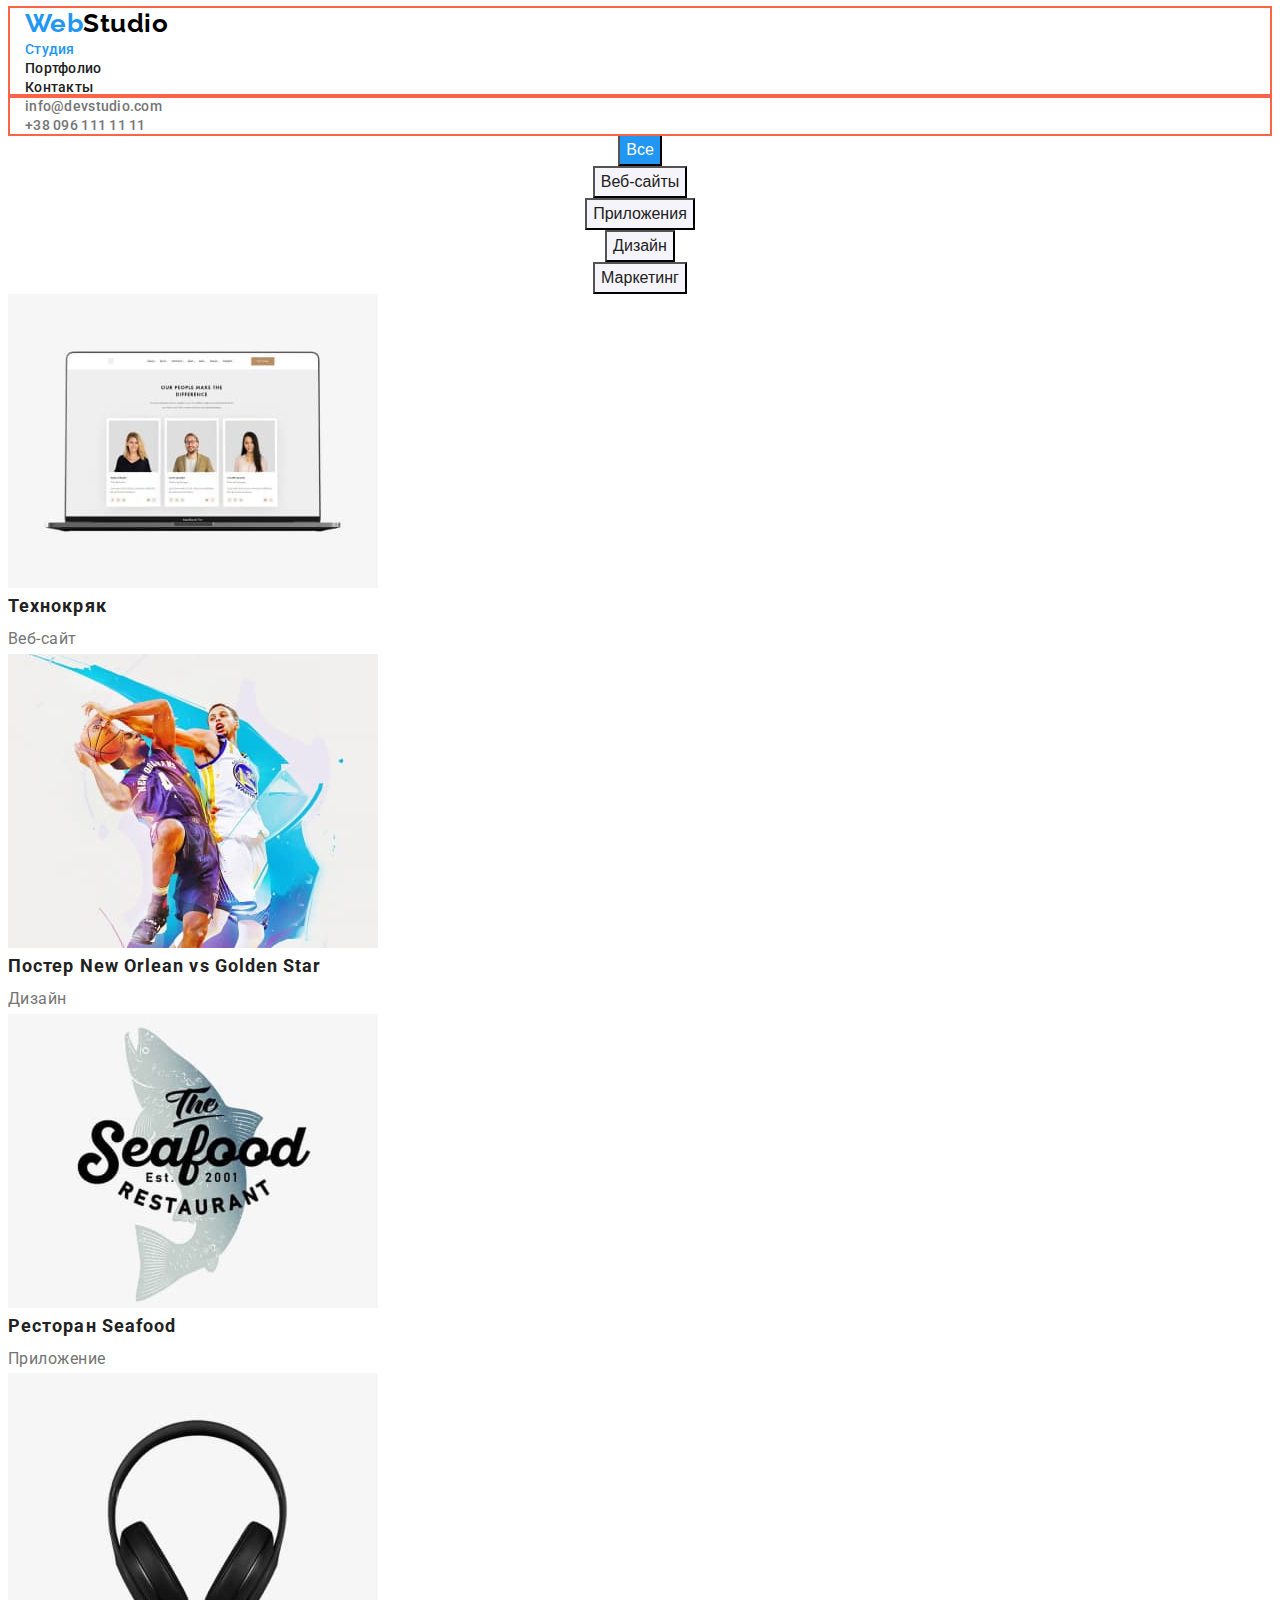
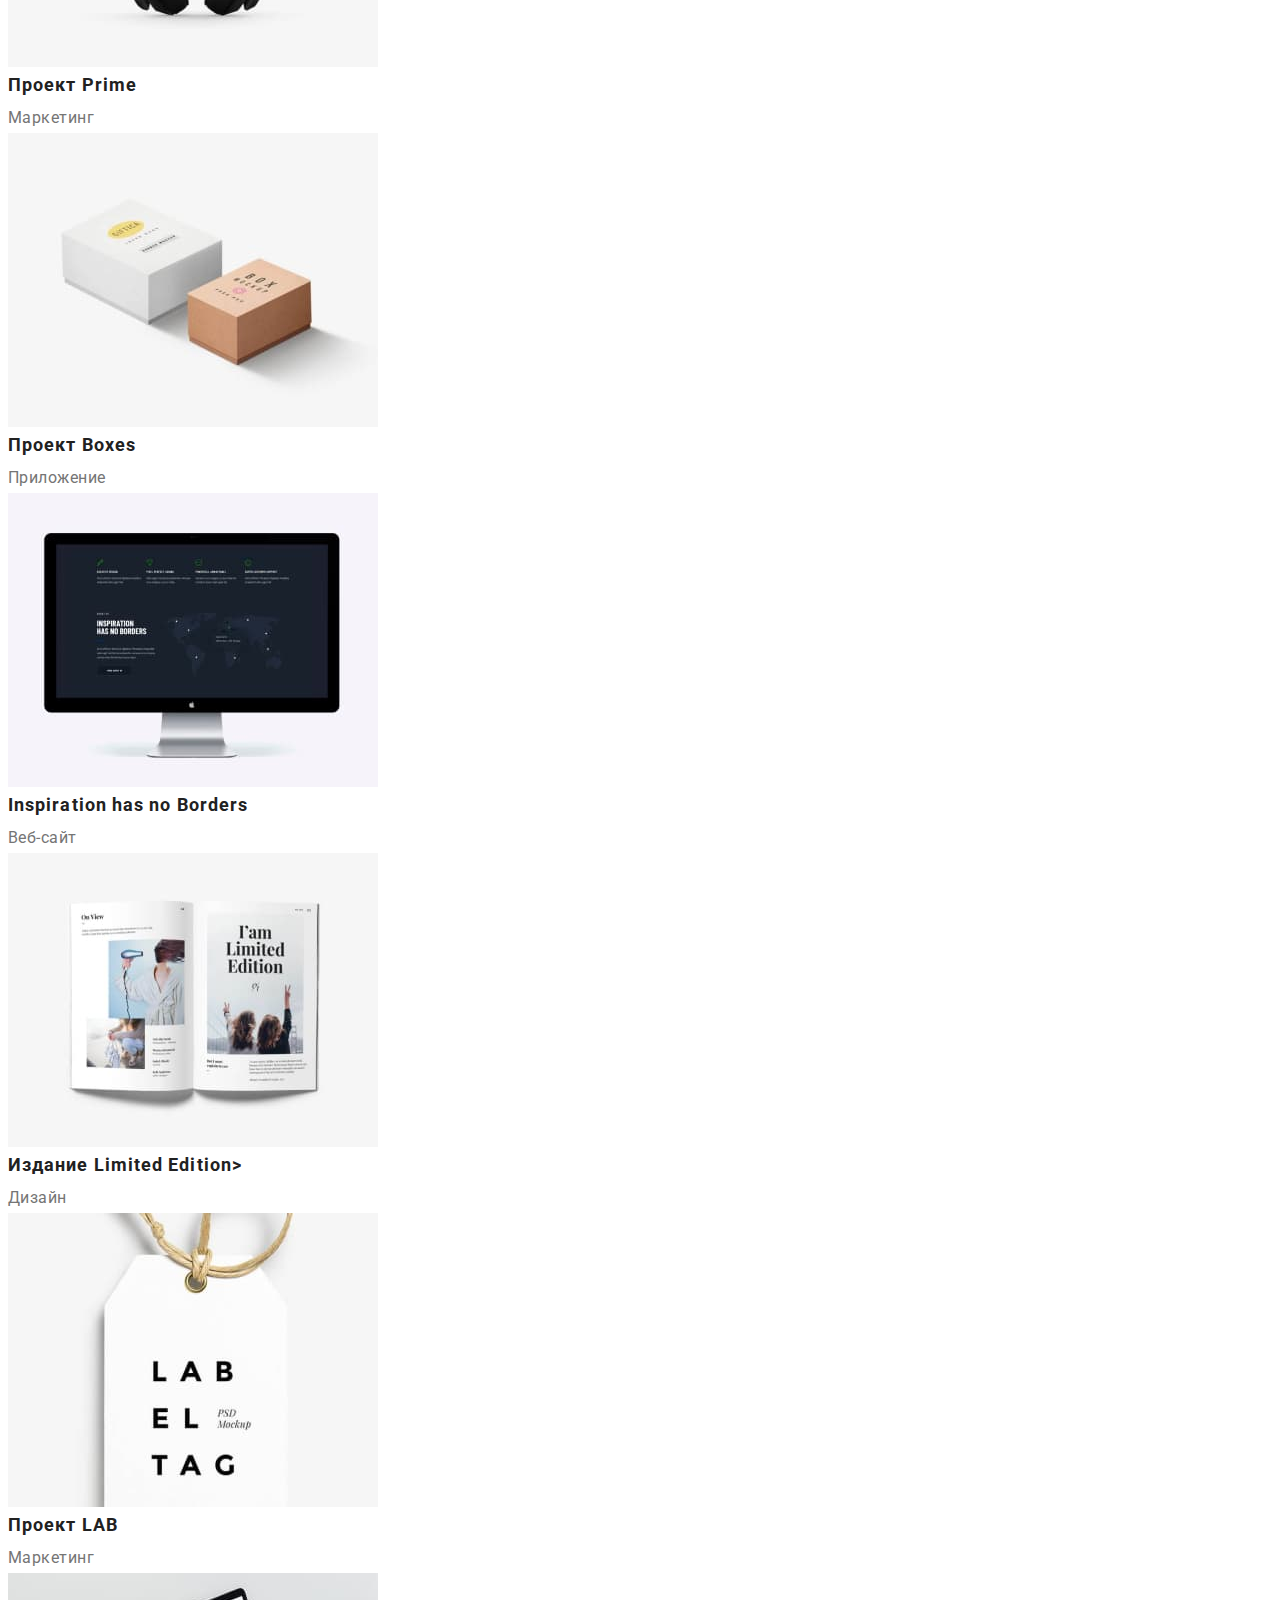
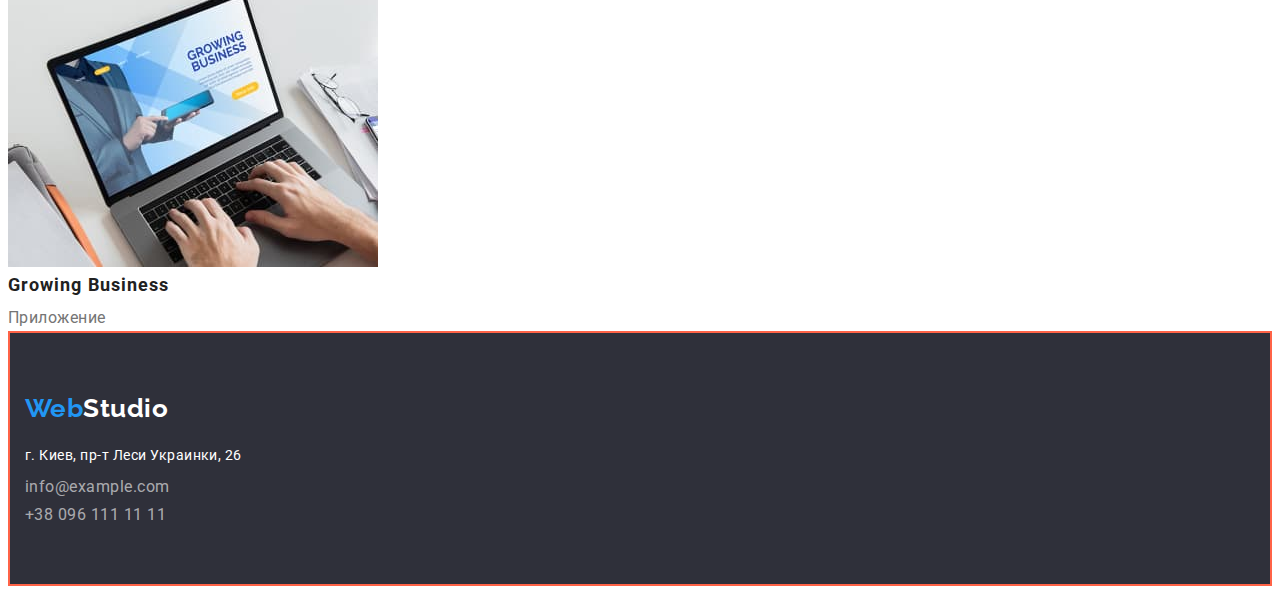
==== portfolio.html @ 28c9ccc0 "add flex" ====
<!DOCTYPE html>
<html lang="en">
<head>
    <meta charset="UTF-8">
    <meta http-equiv="X-UA-Compatible" content="IE=edge">
    <meta name="viewport" content="width=device-width, initial-scale=1.0">
    <title>Portfolio</title>
    <link rel="stylesheet" href="https://cdnjs.cloudflare.com/ajax/libs/modern-normalize/1.0.0/modern-normalize.min.css"
        integrity="sha512-ISS7cAi1PEhQ8jnbJpJZMd29NlhNj4AWYyLOSp2CE/CsHxTCu+r+t0D2yoJudVrd0/8fTVPUVDzY5Tvli75u/g=="
        crossorigin="anonymous" />
    <link href="https://fonts.googleapis.com/css2?family=Oleo+Script&family=Raleway:wght@700&family=Roboto:wght@400;500;700;900&display=swap"
        rel="stylesheet" />
    <link rel="preconnect" href="https://fonts.gstatic.com">
    <link rel="stylesheet" href="./css/styles.css" />
</head>
<body>
    <!-- Шапка сайта -->
    <header class="page-header">
        <nav class="container">
            <a href="" class="logo" lang="en"><span class="logo-web">Web</span>Studio</a>
            <ul class="site-nav list">
                <li class="nav-item"><a href="" class="link current">Студия</a></li>
                <li class="nav-item"><a href="./portfolio.html" class="link">Портфолио</a></li>
                <li class="nav-item"><a href="" class="link">Контакты</a></li>
            </ul>
        </nav>
        <div class="container">
            <ul class="contact list">
                <li class="contact-item"><a href="email:info@devstudio.com"
                        class="link auth-nav-email list">info@devstudio.com</a></li>
                <li class="contact-item"><a href="tel:+380961111111" class="link auth-nav-tel list">+38 096 111 11 11</a>
                </li>
            </ul>
        </div>
    </header>

<main>
<section  class="section">
    <!--filters-->
<ul class="filters list">
    <li class="filters-item"><button type="button" class="button-filter current">Все</button></li>
    <li class="filters-item"><button type="button" class="button-filter">Веб-сайты</button></li>
    <li class="filters-item"><button type="button" class="button-filter">Приложения</button></li>
    <li class="filters-item"><button type="button" class="button-filter">Дизайн</button></li>
    <li class="filters-item"><button type="button" class="button-filter">Маркетинг</button></li>
</ul>
<!--<ul class="filters list">
    <li><a href="" class="link">Все</a></li>
    <li><a href="" class="link">Веб-сайты</a></li>
    <li><a href="" class="link">Приложения</a></li>
    <li><a href="" class="link">Дизайн</a></li>
    <li><a href="" class="link">Маркетинг</a></li>
</ul>-->
<!--картинки портфолио-->
<ul class="portfolio list">
    <li class="portfolio-item">
        <a href="#" class="link">
        <img src="./images/portfolio/laptop.jpg" alt="открытый ноутбук"  class="portfolio-img">
        <h2 class="title-portfolio">Технокряк</h2>
        <p class="desc-portfolio">Веб-сайт</p>
        <p></p>
       </a>
    </li>
    <li class="portfolio-item">
        <a href="#" class="link" target="_blank" rel="noreferrer noopener"> 
        <img src="./images/portfolio/basket.jpg" alt="игра в  баскетбол" class="portfolio-img" >
        <h2 class="title-portfolio">Постер New Orlean vs Golden Star</h2>
        <p class="desc-portfolio">Дизайн</p>
        <p></p>
        </a>
    </li>
    <li class="portfolio-item">
        <a href="#" class="link"  target="_blank" rel="noreferrer noopener">
        <img src="./images/portfolio/seafood.jpg" alt="лого ресторана" class="portfolio-img" >
        <h2 class="title-portfolio">Ресторан Seafood</h2>
        <p class="desc-portfolio">Приложение</p>
        <p></p>
       </a>
    </li>
    <li class="portfolio-item">
        <a href="#" class="link" target="_blank" rel="noreferrer noopener">
        <img src="./images/portfolio/headphones.jpg" alt="наушники" class="portfolio-img">
        <h2 class="title-portfolio">Проект Prime</h2>
        <p class="desc-portfolio">Маркетинг</p>
            <p></p>
        </a>
    </li>
    <li class="portfolio-item">
        <a href="#" class="link"  target="_blank" rel="noreferrer noopener">
        <img src="./images/portfolio/box.jpg" alt="две коробки" class="portfolio-img">
        <h2 class="title-portfolio">Проект Boxes</h2>
        <p class="desc-portfolio">Приложение</p>
        <p></p>
        </a>
    </li>
    <li class="portfolio-item">
        <a href="#" class="link"  target="_blank" rel="noreferrer noopener">
        <img src="./images/portfolio/screen.jpg" alt="большой монитор" class="portfolio-img"  >
        <h2 class="title-portfolio" lang="en">Inspiration has no Borders</h2>
        <p class="desc-portfolio">Веб-сайт</p>
        <p></p>
        </a>
    </li>
    <li class="portfolio-item">
        <a href="#" class="link"  target="_blank" rel="noreferrer noopener">
        <img src="./images/portfolio/book.jpg" alt="открытая крига" class="portfolio-img" >
        <h2 class="title-portfolio">Издание <span lang="en">Limited Edition</span>></h2>
        <p class="desc-portfolio">Дизайн</p>
        <p></p>
        </a>
    </li>
    <li class="portfolio-item">
        <a href="#" class="link"  target="_blank" rel="noreferrer noopener">
        <img src="./images/portfolio/tag.jpg" alt="изображен белый ярлык с надписью лейбел тег" class="portfolio-img" >
        <h2 class="title-portfolio">Проект <span lang="en">LAB</span></h2>
        <p class="desc-portfolio">Маркетинг</p>
        <p ></p>
       </a>
    </li>
    <li class="portfolio-item">
        <a href="#" class=link  target="_blank" rel="noreferrer noopener">
        <img src="./images/portfolio/laptop_hands.jpg" alt="руки на ноутбуке" class="portfolio-img">
        <h2 class="title-portfolio" lang="en">Growing Business</h2>
        <p class="desc-portfolio">Приложение</p>
        <p ></p>  
       </a>
    </li>
</ul>
</section>
</main>
    <!-- Футер -->
    <footer class="footer">
        <section class="footer-container">
            <div class="footer-logo">
                <a href="" class="logo" lang="en"><span class="logo-web">Web</span>Studio</a>
            </div>
            <address class="footer-adress">
                <div class="adress">
                    <p> г. Киев, пр-т Леси Украинки, 26 <br></p>
                </div>
                <div class="link-mail"><a href="email:info@example.com" class="link list">info@example.com</a> <br></div>
                <div class="link-tel"> <a href="tel:+380961111111" class="link  list">+38 096 111 11 11</a></div>
            </address>
        </section>
    </footer>
</body>
</html>
---- css/styles.css ----
/*цвет основного текста #757575*/
/*цвет заголовков кромеH1 #212121 */

/*белый H1 #FFFFFF*/
/*акценты logo #2196F3 * /
/*адреса rgba(255, 255, 255, 0.6)*/
/*акцент #2F303A*/
/*background: #E5E5E5;*/
/*вторичный background: #2F303A;*/

:root {
  --primary-text-color: #757575;
  --title-text-color: #212121;
  --accent-color: #2196f3;
  --background-origin: #2f303a;
  --main-font: "Roboto", sans-serif;
  --flex-gap: 30px;
}

body {
  color: var(--primary-text-color);
  font-family: var(--main-font);
  letter-spacing: 0.03em;
}
h1,
h2,
h3,
h4,
h5,
h6,
p {
  margin: 0;
}

img {
  display: block;
  max-width: 100%;
  height: auto;
  padding:0;
}

.container{
  margin-left: auto;
  margin-right: auto;
  width: 1230px;
  padding-left: 15px;
  padding-right: 15px;
  outline: 2px solid tomato;
}
/*========header========*/


.logo {
  color: #000000;
  font-family: "Raleway", sans-serif;
  font-weight: bold;
  font-size: 26px;
  line-height: 1.2;
  text-decoration: none;
}
.logo > .logo-web {
  color: var(--accent-color);
}



/* .logo:hover,
.logo:focus {
  color: var(--accent-color);
} */

.list {
  list-style: none;
  text-decoration: none;
  padding: 0;
  margin: 0;
}
/*========site nav========*/

.nav-item .link {
  color: var(--title-text-color);
  letter-spacing: 0.02em;
  font-weight: 500;
  font-size: 14px;
  line-height: 1.14;
  text-decoration: none;
}

.nav-item .link.current {
  color: var(--accent-color);
}

.list a:hover,
.list a:focus {
  color: var(--accent-color);
}

.contact .auth-nav-email,
.contact .auth-nav-tel {
  font-weight: 500;
  font-size: 14px;
  line-height: 1.14;
  letter-spacing: 0.02em;
  color:var(--primary-text-color);
}

.section-title {
  color: var(--title-text-color);
}
/*Стили for index.html*/
/*========hero========*/
/* .hero {
position: absolute;
width: 1600px;
height: 600px;
left: 0px;
top: 80px;
} */
.hero{
   height: 600px;
  background: var(--background-origin);
}
.hero-title {
  font-weight: 900;
  font-size: 44px;
  line-height: 1.36;
  text-align: center;
  letter-spacing: 0.06em;
  text-transform: uppercase;
  color: #ffffff;
  background: #2f303a;
  padding-top: 200px;
  padding-bottom: 30px;
  padding-right: 437px;
  padding-left: 467px;
}
 
.button.current {
  color: #ffffff;
  background: var(--accent-color);
  font-family: inherit;
  font-weight: 700;
  font-size: 16px;
  line-height: 1.88;
  display: flex;
  align-items: center;
  letter-spacing: 0.06em;
  cursor: pointer;
min-width: 200px;
min-height: 50px;
  margin-top: 0px;
  margin-bottom: 200px;
  margin-right: auto;
  margin-left: auto;
  padding: 10px 32px;
}

.button:hover,
.button:focus {
  background: #188CE8;
}

/*========Feature list========*/

.visually-hidden {
  position: absolute;
  width: 1px;
  height: 1px;
  margin: -1px;
  border: 0;
  padding: 0;
  
  white-space: nowrap;
  clip-path: inset(100%);
  clip: rect(0 0 0 0);
  overflow: hidden;
}

.feature .title {
  color: var(--title-text-color);
  font-weight: 700;
  font-size: 14px;
  line-height: 1.14;
  text-transform: uppercase;
}

.feature .description {
  font-size: 14px;
  line-height: 1.71;
  /* or 171% */
  padding-top: 10px;
}

.feature {
  /* outline: 1px solid tomato; */
  display: flex;
  margin-left: calc(-1*var(--flex-gap));
}

.feature > .feature-item {
outline: 1px solid teal;
flex-basis: calc(100%/4 - var(--flex-gap));
margin-left: var(--flex-gap);
margin-top: 94px;
margin-bottom: 94px;
}

/*========Чем мы занимаемся========*/
.section-title {
  font-weight: 700;
  font-size: 36px;
  line-height: 1.17;
  text-align: center;
  color: var(--title-text-color);
  padding-bottom: 50px;
}
.works {
    display: flex;
    margin-left: calc(-1*var(--flex-gap));
    min-width: 370px;
    padding: 0;
}
.works-item {
  outline: 1px solid teal;
  flex-basis: calc(100%/3 - var(--flex-gap));
  margin-left: var(--flex-gap);
  padding-bottom: 94px;
}
/*========Team========*/
.section-team {
  background-color: #e5e5e5;
}

.card-team > .item-team {
  flex-basis: auto; 
  outline: 1px solid teal;
}



.card-team {
 flex-basis: calc(100%/4 - var(--flex-gap)); 
}

.team-title {
  color: var(--title-text-color);
  font-weight: 500;
  font-size: 16px;
  line-height: 1.19;
  /* identical to box height */
  text-align: center;
  margin-top: 30px;
}

.team-position {
  font-size: 16px;
  line-height: 1.19;
  /* identical to box height */
  text-align: center;
  margin-top: 10px;
}

.card-content {

}
/*========Footer========*/
.footer {
  background: var(--background-origin);
}

.footer .footer-container .logo {
  color: #ffffff;
}

.footer-logo {
padding-top: 60px;
padding-bottom: 20px;
}

.adress {
  color: #ffffff;
  font-size: 14px;
  font-style: normal;
  line-height: 1.71;
  /* or 171% */
  padding-bottom: 9px;
}
.link-mail {
    padding-bottom: 9px;
}
.link-tel {
     padding-bottom: 60px; 
}
.footer-container .link {
  color: rgba(255, 255, 255, 0.6);
    font-style: normal;
}
.footer-container{
  margin-left: auto;
  margin-right: auto;
  width: 1230px;
  padding-left: 15px;
  padding-right: 15px;
  outline: 2px solid tomato;
}


/*========стили для портфолио========*/
/*======== FILTERS ========*/
.filters {
  font-weight: 500;
  font-size: 16px;
  line-height: 1.62;
  /* identical to box height, or 162% */
  text-align: center;
}
.title-portfolio {
  font-weight: 700;
  font-size: 18px;
  line-height: 2;
  /* identical to box height, or 200% */
  letter-spacing: 0.06em;
  color: var(--title-text-color);
}

.portfolio .link {
  text-decoration: none;
}

.desc-portfolio {
  font-size: 16px;
  line-height: 1.87;
  /* identical to box height, or 187% */
  letter-spacing: 0.03em;
  color: var(--primary-text-color);
}
.button-filter.current {
  color: #FFFFFF;
  background-color: var(--accent-color);
}

.button-filter {
  color: var(--title-text-color);
  background-color: #F5F4FA;
  font-weight: 500;
  font-size: 16px;
  line-height: 1.62;
/* identical to box height, or 162% */
  text-align: center;
  /* letter-spacing: 0.03em; */
  cursor: pointer;
}

.button-filter:hover,
.button-filter:focus {
  color: #FFFFFF;
  background-color:  var(--accent-color);
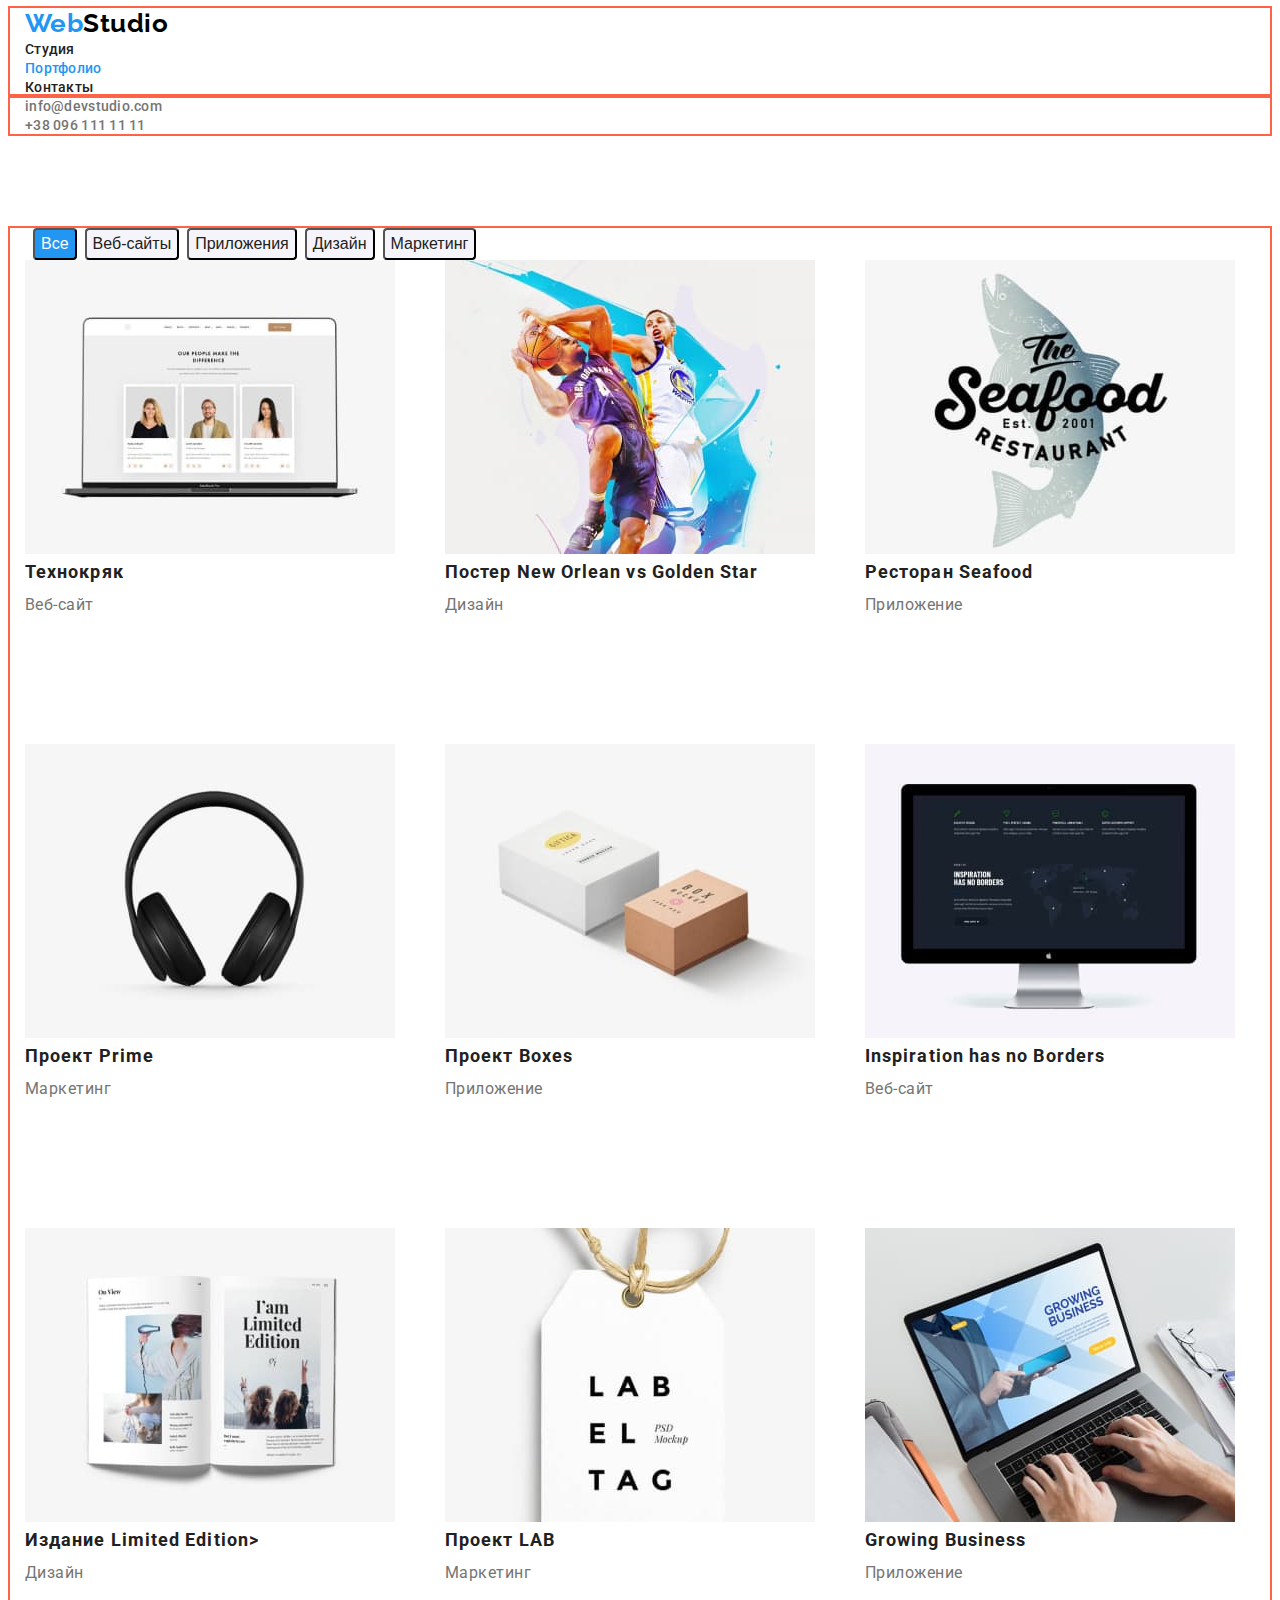
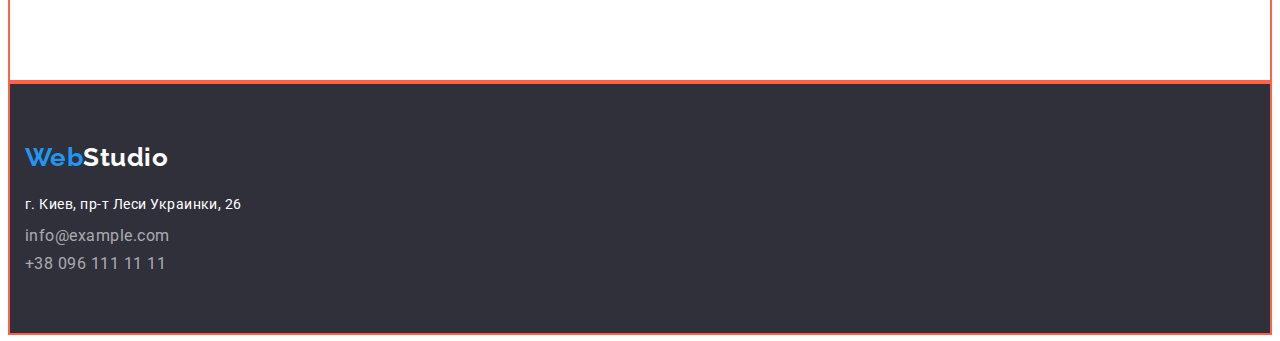
==== commit 123f1332: "added flex for portfolio" ====
--- a/portfolio.html
+++ b/portfolio.html
@@ -19,8 +19,8 @@
         <nav class="container">
             <a href="" class="logo" lang="en"><span class="logo-web">Web</span>Studio</a>
             <ul class="site-nav list">
-                <li class="nav-item"><a href="" class="link current">Студия</a></li>
-                <li class="nav-item"><a href="./portfolio.html" class="link">Портфолио</a></li>
+                <li class="nav-item"><a href="./index.html" class="link ">Студия</a></li>
+                <li class="nav-item"><a href="" class="link current">Портфолио</a></li>
                 <li class="nav-item"><a href="" class="link">Контакты</a></li>
             </ul>
         </nav>
@@ -37,6 +37,7 @@
 <main>
 <section  class="section">
     <!--filters-->
+    <div class="container">
 <ul class="filters list">
     <li class="filters-item"><button type="button" class="button-filter current">Все</button></li>
     <li class="filters-item"><button type="button" class="button-filter">Веб-сайты</button></li>
@@ -44,6 +45,7 @@
     <li class="filters-item"><button type="button" class="button-filter">Дизайн</button></li>
     <li class="filters-item"><button type="button" class="button-filter">Маркетинг</button></li>
 </ul>
+<!-- </div> -->
 <!--<ul class="filters list">
     <li><a href="" class="link">Все</a></li>
     <li><a href="" class="link">Веб-сайты</a></li>
@@ -52,31 +54,55 @@
     <li><a href="" class="link">Маркетинг</a></li>
 </ul>-->
 <!--картинки портфолио-->
+<!-- <div class="container"> -->
 <ul class="portfolio list">
+
     <li class="portfolio-item">
-        <a href="#" class="link">
+        <a href="#" class="link" target="_blank" rel="noreferrer noopener">
+    <article class="card">
+        <div class="card-thumb">
         <img src="./images/portfolio/laptop.jpg" alt="открытый ноутбук"  class="portfolio-img">
+        </div>
+        <div class="card-content">
         <h2 class="title-portfolio">Технокряк</h2>
         <p class="desc-portfolio">Веб-сайт</p>
         <p></p>
+        </div>
+    </article>
        </a>
     </li>
+
+        
     <li class="portfolio-item">
-        <a href="#" class="link" target="_blank" rel="noreferrer noopener"> 
-        <img src="./images/portfolio/basket.jpg" alt="игра в  баскетбол" class="portfolio-img" >
+        <a href="#" class="link">
+    <article class="card">
+        <div class="card-thumb">
+        <img src="./images/portfolio/basket.jpg" alt="игра в  баскетбол"  class="portfolio-img">
+        </div>
+        <div class="card-content">
         <h2 class="title-portfolio">Постер New Orlean vs Golden Star</h2>
         <p class="desc-portfolio">Дизайн</p>
         <p></p>
+        </div>
+    </article>
+       </a>
+    </li>
+
+    <li class="portfolio-item">
+        <a href="#" class="link">
+            <article class="card">
+                <div class="card-thumb">
+                    <img src="./images/portfolio/seafood.jpg" alt="лого ресторана" class="portfolio-img">
+                </div>
+                <div class="card-content">
+                    <h2 class="title-portfolio">Ресторан Seafood</h2>
+                    <p class="desc-portfolio">Приложение</p>
+                    <p></p>
+                </div>
+            </article>
         </a>
     </li>
-    <li class="portfolio-item">
-        <a href="#" class="link"  target="_blank" rel="noreferrer noopener">
-        <img src="./images/portfolio/seafood.jpg" alt="лого ресторана" class="portfolio-img" >
-        <h2 class="title-portfolio">Ресторан Seafood</h2>
-        <p class="desc-portfolio">Приложение</p>
-        <p></p>
-       </a>
-    </li>
+
     <li class="portfolio-item">
         <a href="#" class="link" target="_blank" rel="noreferrer noopener">
         <img src="./images/portfolio/headphones.jpg" alt="наушники" class="portfolio-img">
@@ -126,6 +152,7 @@
        </a>
     </li>
 </ul>
+</div>
 </section>
 </main>
     <!-- Футер -->
--- a/css/styles.css
+++ b/css/styles.css
@@ -13,8 +13,9 @@
   --title-text-color: #212121;
   --accent-color: #2196f3;
   --background-origin: #2f303a;
-  --main-font: "Roboto", sans-serif;
+  --main-font: 'Roboto', sans-serif;
   --flex-gap: 30px;
+  --filters-gap: 8px;
 }
 
 body {
@@ -36,10 +37,10 @@
   display: block;
   max-width: 100%;
   height: auto;
-  padding:0;
-}
-
-.container{
+  padding: 0;
+}
+
+.container {
   margin-left: auto;
   margin-right: auto;
   width: 1230px;
@@ -49,10 +50,9 @@
 }
 /*========header========*/
 
-
 .logo {
   color: #000000;
-  font-family: "Raleway", sans-serif;
+  font-family: 'Raleway', sans-serif;
   font-weight: bold;
   font-size: 26px;
   line-height: 1.2;
@@ -62,8 +62,6 @@
   color: var(--accent-color);
 }
 
-
-
 /* .logo:hover,
 .logo:focus {
   color: var(--accent-color);
@@ -101,7 +99,7 @@
   font-size: 14px;
   line-height: 1.14;
   letter-spacing: 0.02em;
-  color:var(--primary-text-color);
+  color: var(--primary-text-color);
 }
 
 .section-title {
@@ -116,8 +114,8 @@
 left: 0px;
 top: 80px;
 } */
-.hero{
-   height: 600px;
+.hero {
+  height: 600px;
   background: var(--background-origin);
 }
 .hero-title {
@@ -134,7 +132,7 @@
   padding-right: 437px;
   padding-left: 467px;
 }
- 
+
 .button.current {
   color: #ffffff;
   background: var(--accent-color);
@@ -146,8 +144,8 @@
   align-items: center;
   letter-spacing: 0.06em;
   cursor: pointer;
-min-width: 200px;
-min-height: 50px;
+  min-width: 200px;
+  min-height: 50px;
   margin-top: 0px;
   margin-bottom: 200px;
   margin-right: auto;
@@ -157,7 +155,7 @@
 
 .button:hover,
 .button:focus {
-  background: #188CE8;
+  background: #188ce8;
 }
 
 /*========Feature list========*/
@@ -169,7 +167,7 @@
   margin: -1px;
   border: 0;
   padding: 0;
-  
+
   white-space: nowrap;
   clip-path: inset(100%);
   clip: rect(0 0 0 0);
@@ -194,15 +192,15 @@
 .feature {
   /* outline: 1px solid tomato; */
   display: flex;
-  margin-left: calc(-1*var(--flex-gap));
+  margin-left: calc(-1 * var(--flex-gap));
 }
 
 .feature > .feature-item {
-outline: 1px solid teal;
-flex-basis: calc(100%/4 - var(--flex-gap));
-margin-left: var(--flex-gap);
-margin-top: 94px;
-margin-bottom: 94px;
+  outline: 1px solid teal;
+  flex-basis: calc(100% / 4 - var(--flex-gap));
+  margin-left: var(--flex-gap);
+  margin-top: 94px;
+  margin-bottom: 94px;
 }
 
 /*========Чем мы занимаемся========*/
@@ -215,31 +213,39 @@
   padding-bottom: 50px;
 }
 .works {
-    display: flex;
-    margin-left: calc(-1*var(--flex-gap));
-    min-width: 370px;
-    padding: 0;
+  display: flex;
+  margin-left: calc(-1 * var(--flex-gap));
+  min-width: 370px;
+  padding: 0;
 }
 .works-item {
   outline: 1px solid teal;
-  flex-basis: calc(100%/3 - var(--flex-gap));
+  flex-basis: calc(100% / 3 - var(--flex-gap));
   margin-left: var(--flex-gap);
-  padding-bottom: 94px;
+  margin-bottom: 94px;
 }
 /*========Team========*/
 .section-team {
   background-color: #e5e5e5;
 }
 
+.section-team .section-title {
+  padding-top: 94px;
+}
+
+.card-team {
+  flex-basis: calc(100% / 4 - var(--flex-gap));
+  display: flex;
+  margin-left: calc(-1 * var(--flex-gap));
+  margin-top: calc(-1 * var(--flex-gap));
+}
+
 .card-team > .item-team {
-  flex-basis: auto; 
+  flex-basis: auto;
   outline: 1px solid teal;
-}
-
-
-
-.card-team {
- flex-basis: calc(100%/4 - var(--flex-gap)); 
+  margin-left: var(--flex-gap);
+  margin-top: var(--flex-gap);
+  margin-bottom: 94px;
 }
 
 .team-title {
@@ -260,9 +266,6 @@
   margin-top: 10px;
 }
 
-.card-content {
-
-}
 /*========Footer========*/
 .footer {
   background: var(--background-origin);
@@ -273,8 +276,8 @@
 }
 
 .footer-logo {
-padding-top: 60px;
-padding-bottom: 20px;
+  padding-top: 60px;
+  padding-bottom: 20px;
 }
 
 .adress {
@@ -286,16 +289,16 @@
   padding-bottom: 9px;
 }
 .link-mail {
-    padding-bottom: 9px;
+  padding-bottom: 9px;
 }
 .link-tel {
-     padding-bottom: 60px; 
+  padding-bottom: 60px;
 }
 .footer-container .link {
   color: rgba(255, 255, 255, 0.6);
-    font-style: normal;
-}
-.footer-container{
+  font-style: normal;
+}
+.footer-container {
   margin-left: auto;
   margin-right: auto;
   width: 1230px;
@@ -304,7 +307,6 @@
   outline: 2px solid tomato;
 }
 
-
 /*========стили для портфолио========*/
 /*======== FILTERS ========*/
 .filters {
@@ -335,23 +337,58 @@
   color: var(--primary-text-color);
 }
 .button-filter.current {
-  color: #FFFFFF;
+  color: #ffffff;
   background-color: var(--accent-color);
 }
 
+.filters {
+  padding: 0;
+  margin: 0;
+  list-style: none;
+  display: flex;
+  flex-wrap: wrap;
+  margin-top: 94px;
+}
+
+.filters > .filters-item {
+  flex-basis: 5;
+  margin-left: var(--filters-gap);
+}
+
 .button-filter {
   color: var(--title-text-color);
-  background-color: #F5F4FA;
+  background-color: #f5f4fa;
   font-weight: 500;
   font-size: 16px;
   line-height: 1.62;
-/* identical to box height, or 162% */
-  text-align: center;
+  /* identical to box height, or 162% */
+  text-align: center;
+
   /* letter-spacing: 0.03em; */
   cursor: pointer;
+  border-radius: 4px;
 }
 
 .button-filter:hover,
 .button-filter:focus {
-  color: #FFFFFF;
-  background-color:  var(--accent-color);+  color: #ffffff;
+  background-color: var(--accent-color);
+}
+
+.portfolio {
+  padding: 0;
+  margin: 0;
+  list-style: none;
+
+  display: flex;
+  flex-wrap: wrap;
+  margin-left: calc(-1 * var(--flex-gap));
+  margin-top: calc(-1 * var(--flex-gap));
+}
+
+.portfolio > .portfolio-item {
+  flex-basis: calc(100% / 3 - var(--flex-gap));
+  margin-left: var(--flex-gap);
+  margin-top: var(--flex-gap);
+  padding-bottom: 94px;
+}
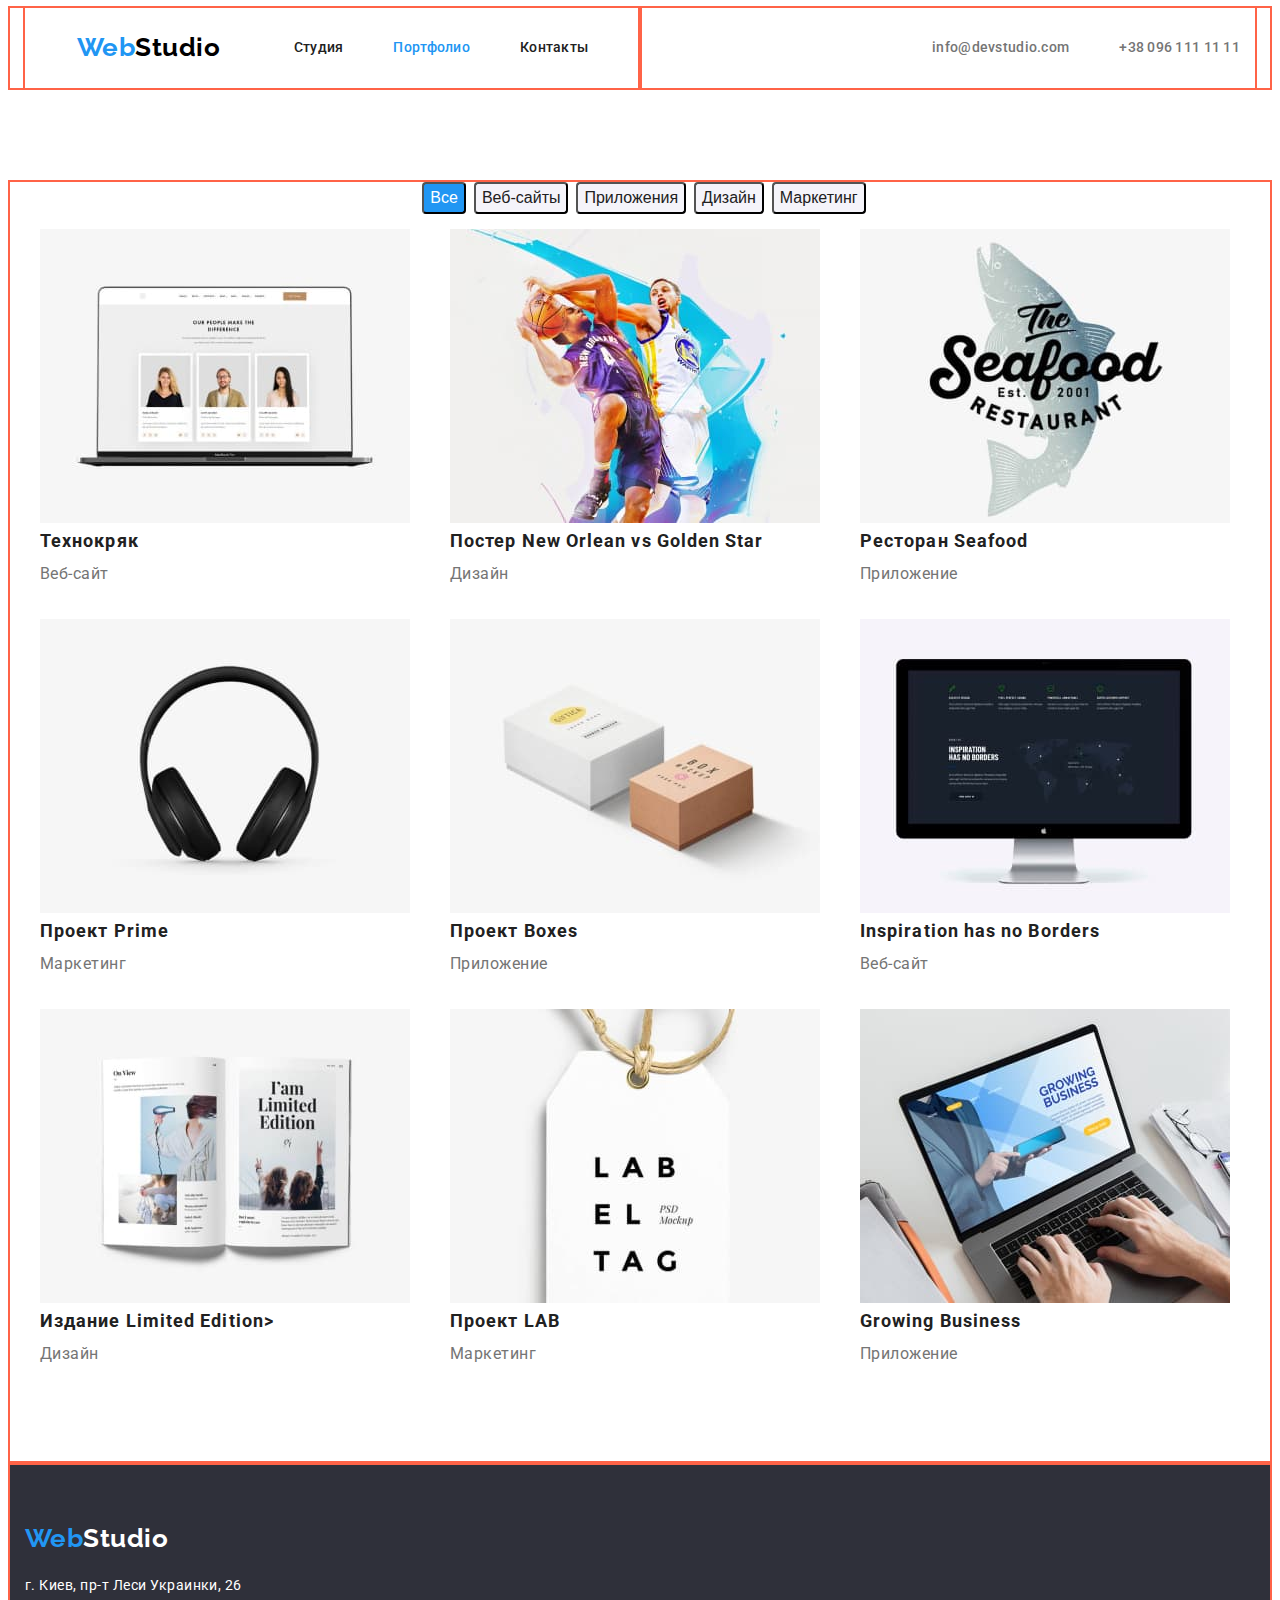
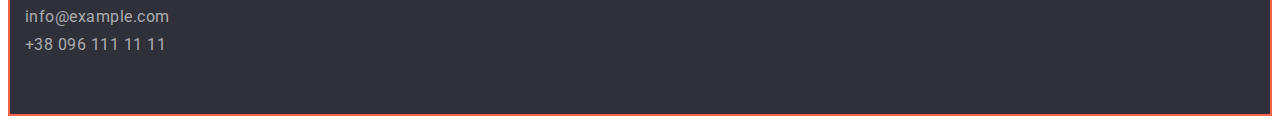
==== commit f63eb768: "added flex portfolio" ====
--- a/portfolio.html
+++ b/portfolio.html
@@ -15,21 +15,21 @@
 </head>
 <body>
     <!-- Шапка сайта -->
-    <header class="page-header">
-        <nav class="container">
+    <header class="container page-header">
+    
+        <nav class="container main-nav">
             <a href="" class="logo" lang="en"><span class="logo-web">Web</span>Studio</a>
             <ul class="site-nav list">
-                <li class="nav-item"><a href="./index.html" class="link ">Студия</a></li>
-                <li class="nav-item"><a href="" class="link current">Портфолио</a></li>
+                <li class="nav-item"><a href="./index.html" class="link">Студия</a></li>
+                <li class="nav-item"><a href="#" class="link current">Портфолио</a></li>
                 <li class="nav-item"><a href="" class="link">Контакты</a></li>
             </ul>
         </nav>
         <div class="container">
             <ul class="contact list">
-                <li class="contact-item"><a href="email:info@devstudio.com"
+                <li class="nav-item"><a href="email:info@devstudio.com"
                         class="link auth-nav-email list">info@devstudio.com</a></li>
-                <li class="contact-item"><a href="tel:+380961111111" class="link auth-nav-tel list">+38 096 111 11 11</a>
-                </li>
+                <li class="nav-item"><a href="tel:+380961111111" class="link auth-nav-tel list">+38 096 111 11 11</a></li>
             </ul>
         </div>
     </header>
@@ -37,7 +37,7 @@
 <main>
 <section  class="section">
     <!--filters-->
-    <div class="container">
+    <div class="container ">
 <ul class="filters list">
     <li class="filters-item"><button type="button" class="button-filter current">Все</button></li>
     <li class="filters-item"><button type="button" class="button-filter">Веб-сайты</button></li>
--- a/css/styles.css
+++ b/css/styles.css
@@ -75,7 +75,25 @@
 }
 /*========site nav========*/
 
+
+.page-header {
+  display: flex;
+  align-items: center;
+  
+}
+
+.main-nav {
+  display: flex;
+    align-items: center;
+     justify-content: space-around;
+}
+
+
 .nav-item .link {
+  display: block;
+  padding-top: 32px;
+  padding-bottom: 32px;
+
   color: var(--title-text-color);
   letter-spacing: 0.02em;
   font-weight: 500;
@@ -84,6 +102,7 @@
   text-decoration: none;
 }
 
+
 .nav-item .link.current {
   color: var(--accent-color);
 }
@@ -91,6 +110,17 @@
 .list a:hover,
 .list a:focus {
   color: var(--accent-color);
+}
+
+.contact {
+display: flex;
+/* background-color: yellow;
+padding-right: 0; */
+justify-content: flex-end
+}
+.contact .nav-item + .nav-item {
+  margin-left: 50px;
+
 }
 
 .contact .auth-nav-email,
@@ -105,6 +135,15 @@
 .section-title {
   color: var(--title-text-color);
 }
+
+.site-nav {
+  display: flex;
+}
+
+.site-nav .nav-item:not(:last-child) {
+  margin-right: 50px;
+}
+
 /*Стили for index.html*/
 /*========hero========*/
 /* .hero {
@@ -223,7 +262,12 @@
   flex-basis: calc(100% / 3 - var(--flex-gap));
   margin-left: var(--flex-gap);
   margin-bottom: 94px;
-}
+  /* display: block; */
+}
+.works-img {
+  display: block;
+}
+
 /*========Team========*/
 .section-team {
   background-color: #e5e5e5;
@@ -346,6 +390,7 @@
   margin: 0;
   list-style: none;
   display: flex;
+  justify-content: center;
   flex-wrap: wrap;
   margin-top: 94px;
 }
@@ -382,13 +427,24 @@
 
   display: flex;
   flex-wrap: wrap;
-  margin-left: calc(-1 * var(--flex-gap));
-  margin-top: calc(-1 * var(--flex-gap));
-}
+  padding-bottom: 94px;
+  margin: -15;
+
+ /* calc(-1 * var(--flex-gap)) */
+}
+
 
 .portfolio > .portfolio-item {
   flex-basis: calc(100% / 3 - var(--flex-gap));
-  margin-left: var(--flex-gap);
-  margin-top: var(--flex-gap);
-  padding-bottom: 94px;
-}
+  /* width: 380px; */
+  margin: 15px;
+  /* margin-right: var(--flex-gap);
+  margin-bottom: var(--flex-gap); */
+
+}
+.portfolio-item:nth-child(3n){
+  margin-right: 0;
+}
+.portfolio-item:nth-last-child(-n + 3){
+  margin-bottom: 0;
+
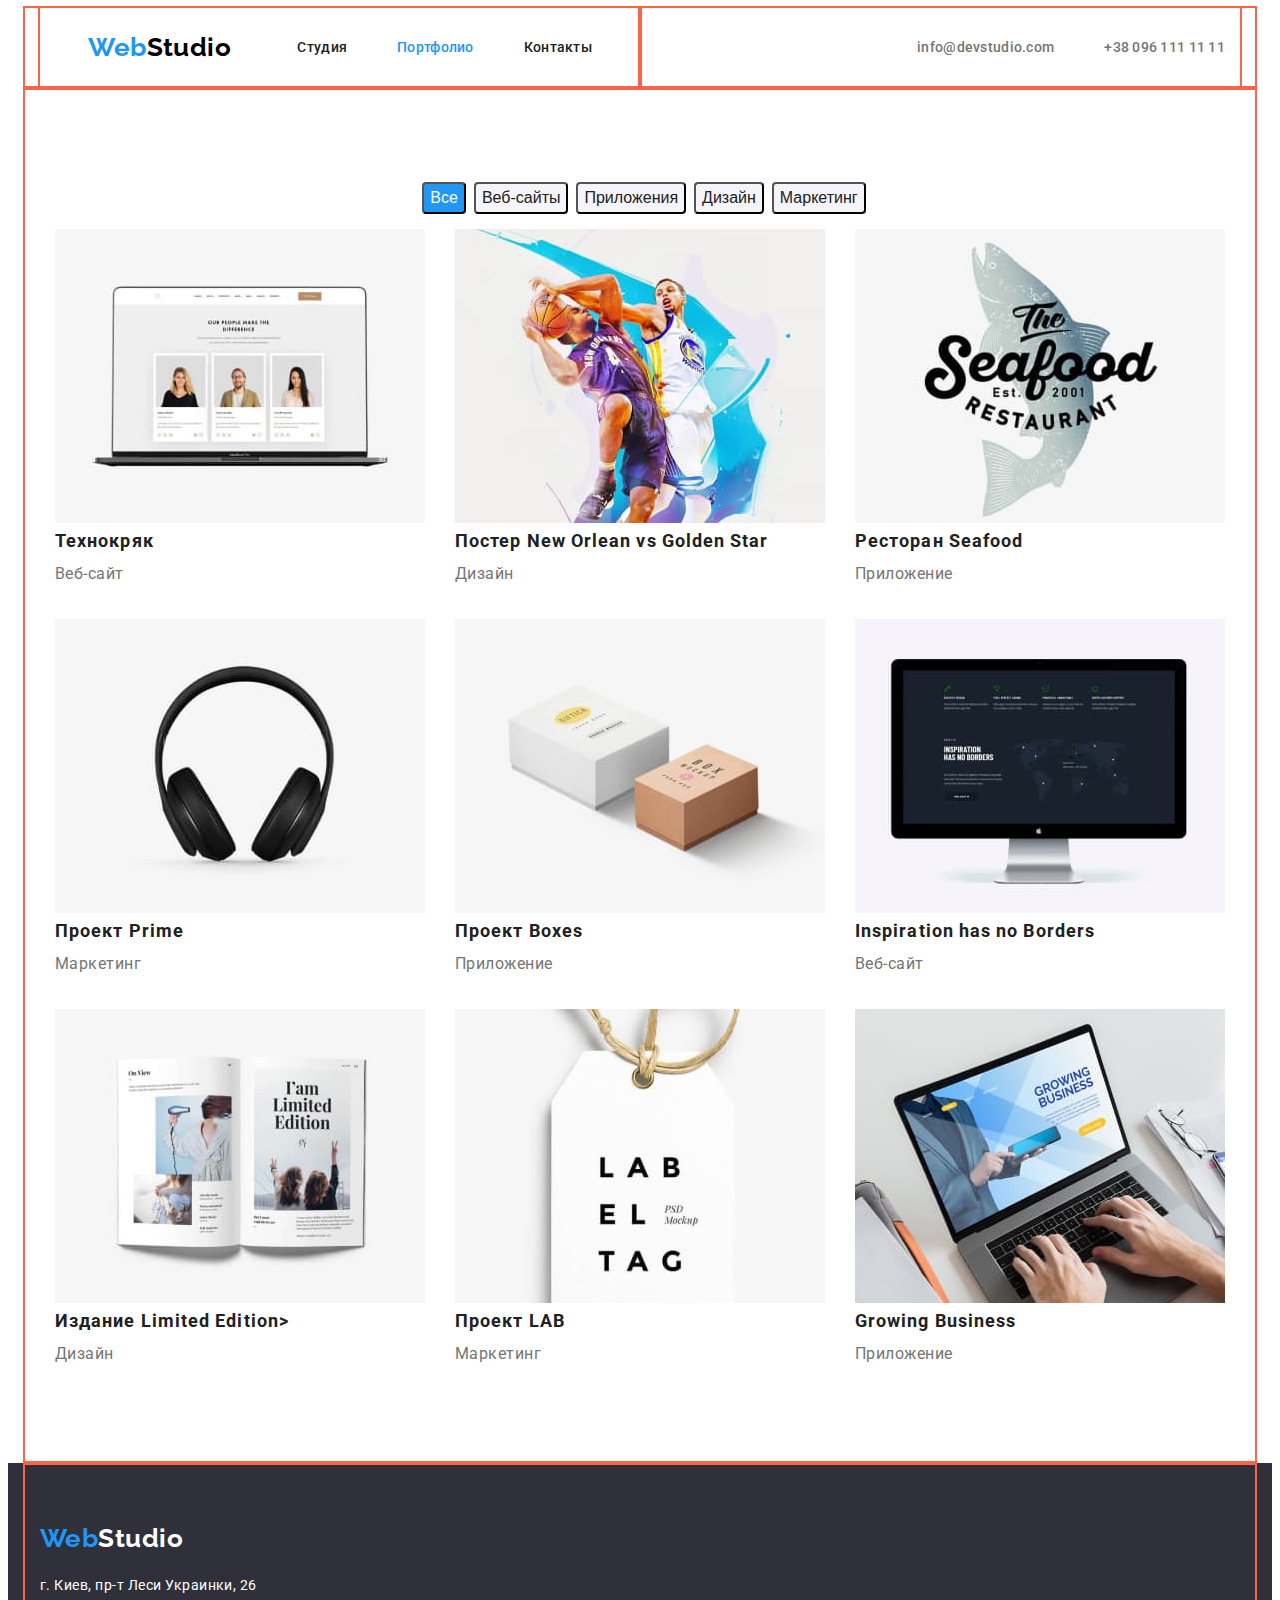
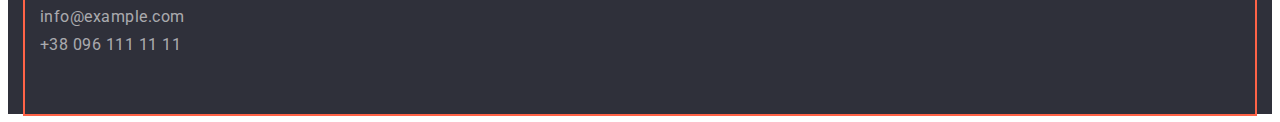
==== commit 41c4e06d: "added paddings 94px for sections" ====
--- a/portfolio.html
+++ b/portfolio.html
@@ -35,9 +35,9 @@
     </header>
 
 <main>
-<section  class="section">
-    <!--filters-->
-    <div class="container ">
+        <!--filters-->
+<section  class="container-filters">
+    <div class="container">
 <ul class="filters list">
     <li class="filters-item"><button type="button" class="button-filter current">Все</button></li>
     <li class="filters-item"><button type="button" class="button-filter">Веб-сайты</button></li>
--- a/css/styles.css
+++ b/css/styles.css
@@ -43,7 +43,7 @@
 .container {
   margin-left: auto;
   margin-right: auto;
-  width: 1230px;
+  width: 1200px;
   padding-left: 15px;
   padding-right: 15px;
   outline: 2px solid tomato;
@@ -79,7 +79,7 @@
 .page-header {
   display: flex;
   align-items: center;
-  
+  /* background-color: aqua; */
 }
 
 .main-nav {
@@ -154,8 +154,10 @@
 top: 80px;
 } */
 .hero {
-  height: 600px;
+  /* height: 600px; */
   background: var(--background-origin);
+  padding-top: 200px;
+  padding-bottom: 200px;
 }
 .hero-title {
   font-weight: 900;
@@ -166,7 +168,6 @@
   text-transform: uppercase;
   color: #ffffff;
   background: #2f303a;
-  padding-top: 200px;
   padding-bottom: 30px;
   padding-right: 437px;
   padding-left: 467px;
@@ -186,10 +187,10 @@
   min-width: 200px;
   min-height: 50px;
   margin-top: 0px;
-  margin-bottom: 200px;
   margin-right: auto;
   margin-left: auto;
   padding: 10px 32px;
+  border-radius: 4px
 }
 
 .button:hover,
@@ -198,6 +199,12 @@
 }
 
 /*========Feature list========*/
+
+.section-feature {
+  /* background-color: aqua; */
+  padding-top: 94px;
+  padding-bottom: 94px;
+}
 
 .visually-hidden {
   position: absolute;
@@ -238,11 +245,15 @@
   outline: 1px solid teal;
   flex-basis: calc(100% / 4 - var(--flex-gap));
   margin-left: var(--flex-gap);
-  margin-top: 94px;
-  margin-bottom: 94px;
+
 }
 
 /*========Чем мы занимаемся========*/
+.section-works {
+  /* background-color: aqua; */
+  /* padding-top: 94px; */
+  padding-bottom: 94px;
+}
 .section-title {
   font-weight: 700;
   font-size: 36px;
@@ -261,7 +272,6 @@
   outline: 1px solid teal;
   flex-basis: calc(100% / 3 - var(--flex-gap));
   margin-left: var(--flex-gap);
-  margin-bottom: 94px;
   /* display: block; */
 }
 .works-img {
@@ -271,10 +281,8 @@
 /*========Team========*/
 .section-team {
   background-color: #e5e5e5;
-}
-
-.section-team .section-title {
-  padding-top: 94px;
+    padding-top: 94px;
+    padding-bottom: 94px;
 }
 
 .card-team {
@@ -289,7 +297,6 @@
   outline: 1px solid teal;
   margin-left: var(--flex-gap);
   margin-top: var(--flex-gap);
-  margin-bottom: 94px;
 }
 
 .team-title {
@@ -345,8 +352,8 @@
 .footer-container {
   margin-left: auto;
   margin-right: auto;
-  width: 1230px;
-  padding-left: 15px;
+  width: 1200px;
+  padding-left: 15px; 
   padding-right: 15px;
   outline: 2px solid tomato;
 }
@@ -392,7 +399,6 @@
   display: flex;
   justify-content: center;
   flex-wrap: wrap;
-  margin-top: 94px;
 }
 
 .filters > .filters-item {
@@ -427,13 +433,15 @@
 
   display: flex;
   flex-wrap: wrap;
-  padding-bottom: 94px;
+
   margin: -15;
-
  /* calc(-1 * var(--flex-gap)) */
 }
 
-
+  .container-filters > .container {
+      padding-bottom: 94px;
+      padding-top: 94px;
+  }
 .portfolio > .portfolio-item {
   flex-basis: calc(100% / 3 - var(--flex-gap));
   /* width: 380px; */
@@ -448,3 +456,4 @@
 .portfolio-item:nth-last-child(-n + 3){
   margin-bottom: 0;
 
+
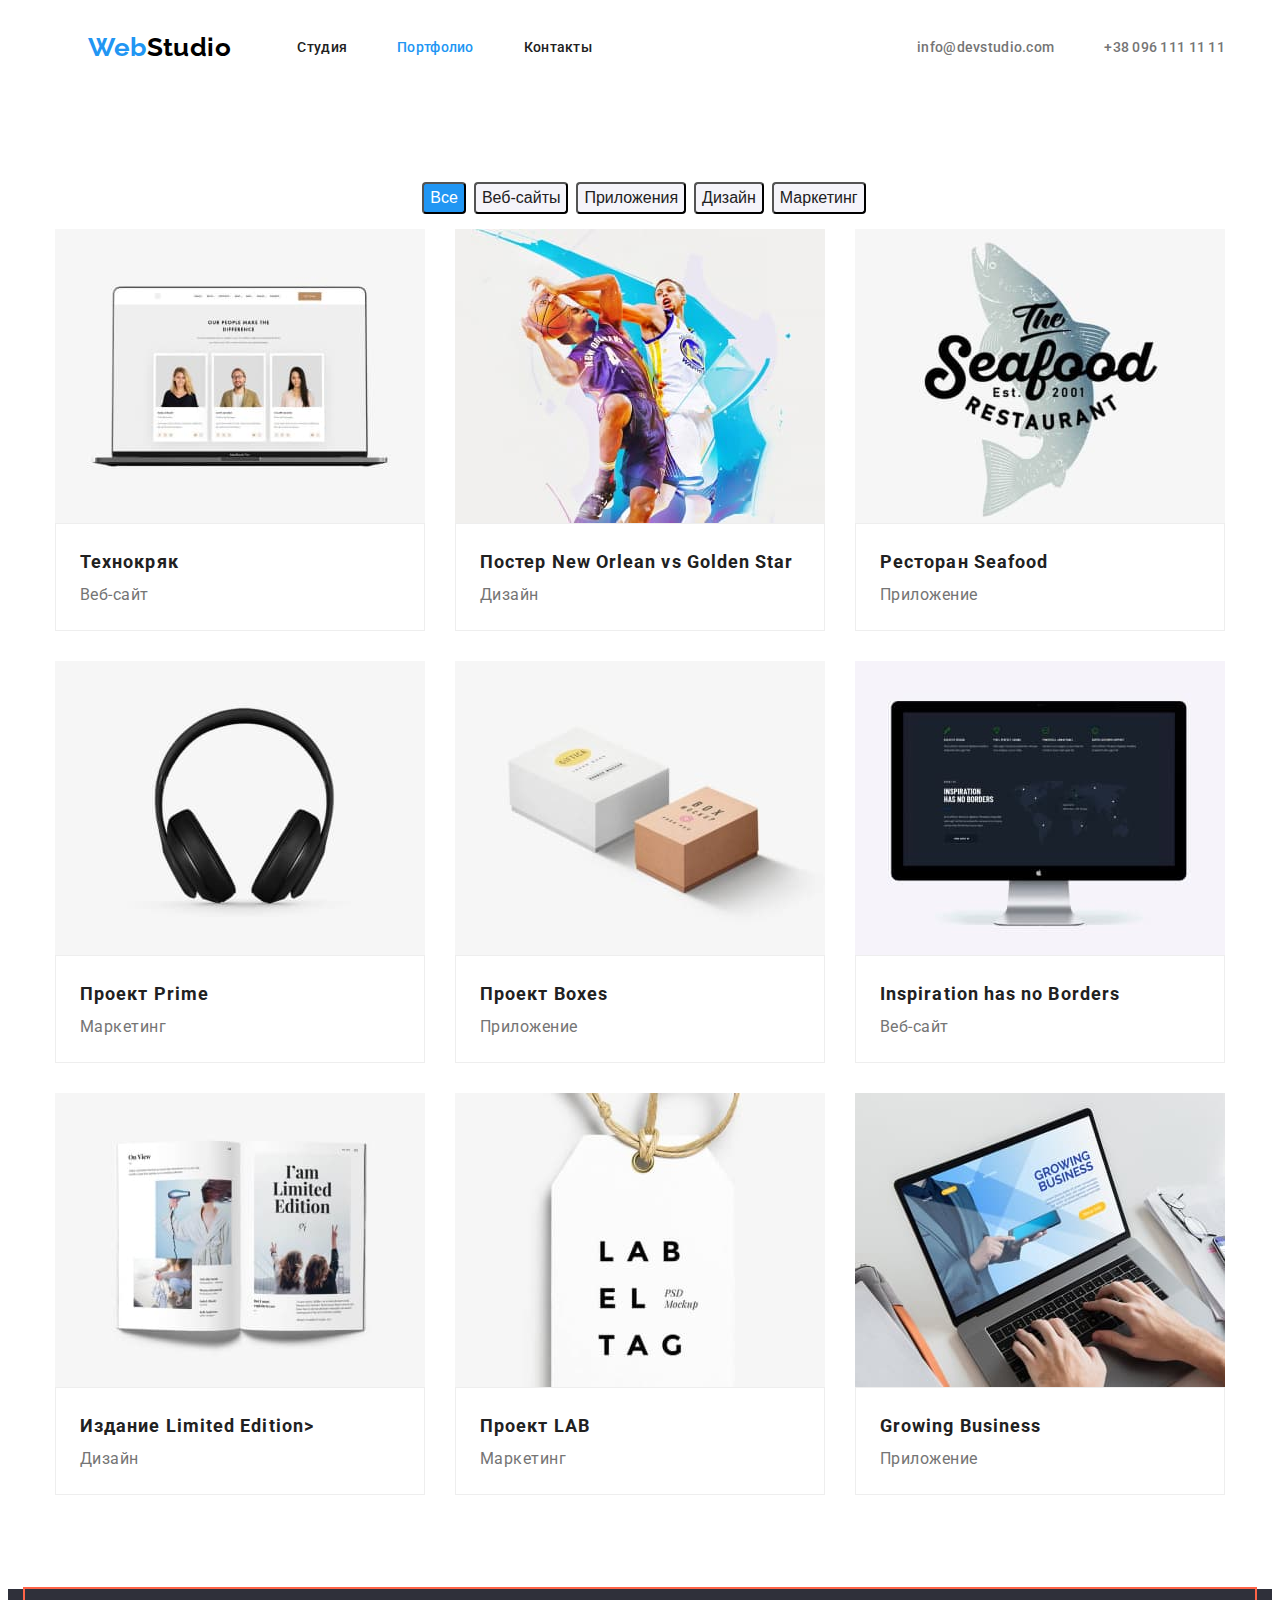
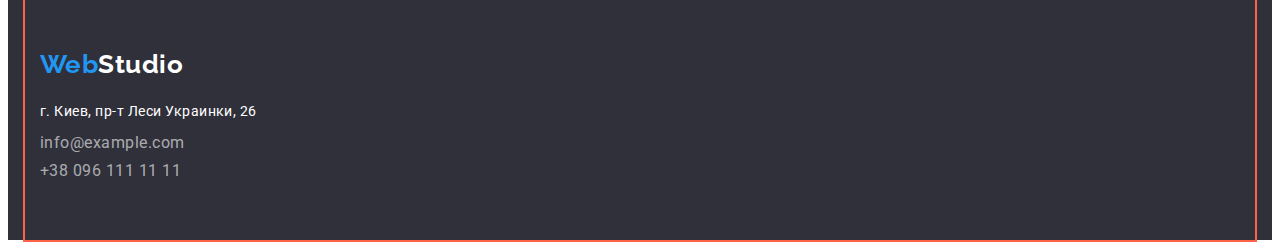
==== commit 42476d72: "added border for portfolio" ====
--- a/portfolio.html
+++ b/portfolio.html
@@ -80,7 +80,7 @@
         <img src="./images/portfolio/basket.jpg" alt="игра в  баскетбол"  class="portfolio-img">
         </div>
         <div class="card-content">
-        <h2 class="title-portfolio">Постер New Orlean vs Golden Star</h2>
+        <h2 class="title-portfolio">Постер <span lang="en">New Orlean vs Golden Star</span></h2>
         <p class="desc-portfolio">Дизайн</p>
         <p></p>
         </div>
@@ -95,7 +95,7 @@
                     <img src="./images/portfolio/seafood.jpg" alt="лого ресторана" class="portfolio-img">
                 </div>
                 <div class="card-content">
-                    <h2 class="title-portfolio">Ресторан Seafood</h2>
+                    <h2 class="title-portfolio">Ресторан <span lang="en">Seafood</span></h2>
                     <p class="desc-portfolio">Приложение</p>
                     <p></p>
                 </div>
@@ -104,53 +104,94 @@
     </li>
 
     <li class="portfolio-item">
-        <a href="#" class="link" target="_blank" rel="noreferrer noopener">
-        <img src="./images/portfolio/headphones.jpg" alt="наушники" class="portfolio-img">
-        <h2 class="title-portfolio">Проект Prime</h2>
-        <p class="desc-portfolio">Маркетинг</p>
-            <p></p>
+        <a href="#" class="link">
+            <article class="card">
+                <div class="card-thumb">
+                    <img src="./images/portfolio/headphones.jpg" alt="наушники " class="portfolio-img">
+                </div>
+                <div class="card-content">
+                    <h2 class="title-portfolio">Проект <span lang="en">Prime</span></h2>
+                    <p class="desc-portfolio">Маркетинг</p>
+                    <p></p>
+                </div>
+            </article>
         </a>
     </li>
-    <li class="portfolio-item">
-        <a href="#" class="link"  target="_blank" rel="noreferrer noopener">
-        <img src="./images/portfolio/box.jpg" alt="две коробки" class="portfolio-img">
-        <h2 class="title-portfolio">Проект Boxes</h2>
-        <p class="desc-portfolio">Приложение</p>
-        <p></p>
-        </a>
-    </li>
-    <li class="portfolio-item">
-        <a href="#" class="link"  target="_blank" rel="noreferrer noopener">
-        <img src="./images/portfolio/screen.jpg" alt="большой монитор" class="portfolio-img"  >
-        <h2 class="title-portfolio" lang="en">Inspiration has no Borders</h2>
-        <p class="desc-portfolio">Веб-сайт</p>
-        <p></p>
-        </a>
-    </li>
-    <li class="portfolio-item">
-        <a href="#" class="link"  target="_blank" rel="noreferrer noopener">
-        <img src="./images/portfolio/book.jpg" alt="открытая крига" class="portfolio-img" >
-        <h2 class="title-portfolio">Издание <span lang="en">Limited Edition</span>></h2>
-        <p class="desc-portfolio">Дизайн</p>
-        <p></p>
-        </a>
-    </li>
-    <li class="portfolio-item">
-        <a href="#" class="link"  target="_blank" rel="noreferrer noopener">
-        <img src="./images/portfolio/tag.jpg" alt="изображен белый ярлык с надписью лейбел тег" class="portfolio-img" >
-        <h2 class="title-portfolio">Проект <span lang="en">LAB</span></h2>
-        <p class="desc-portfolio">Маркетинг</p>
-        <p ></p>
-       </a>
-    </li>
-    <li class="portfolio-item">
-        <a href="#" class=link  target="_blank" rel="noreferrer noopener">
-        <img src="./images/portfolio/laptop_hands.jpg" alt="руки на ноутбуке" class="portfolio-img">
-        <h2 class="title-portfolio" lang="en">Growing Business</h2>
-        <p class="desc-portfolio">Приложение</p>
-        <p ></p>  
-       </a>
-    </li>
+    
+        <li class="portfolio-item">
+            <a href="#" class="link">
+                <article class="card">
+                    <div class="card-thumb">
+                        <img src="./images/portfolio/box.jpg" alt="две коробки " class="portfolio-img">
+                    </div>
+                    <div class="card-content">
+                        <h2 class="title-portfolio">Проект <span lang="en">Boxes</span></h2>
+                        <p class="desc-portfolio">Приложение </p>
+                        <p></p>
+                    </div>
+                </article>
+            </a>
+        </li>
+
+        <li class="portfolio-item">
+            <a href="#" class="link">
+                <article class="card">
+                    <div class="card-thumb">
+                        <img src="./images/portfolio/screen.jpg" alt="большой монитор" class="portfolio-img">
+                    </div>
+                    <div class="card-content">
+                        <h2 class="title-portfolio" lang="en">Inspiration has no Borders</h2>
+                        <p class="desc-portfolio">Веб-сайт </p>
+                        <p></p>
+                    </div>
+                </article>
+            </a>
+        </li>
+
+        <li class="portfolio-item">
+            <a href="#" class="link">
+                <article class="card">
+                    <div class="card-thumb">
+                        <img src="./images/portfolio/book.jpg" alt="открытая крига" class="portfolio-img">
+                    </div>
+                    <div class="card-content">
+                        <h2 class="title-portfolio">Издание <span lang="en">Limited Edition</span>></h2>
+                        <p class="desc-portfolio">Дизайн</p>
+                        <p></p>
+                    </div>
+                </article>
+            </a>
+        </li>
+
+        <li class="portfolio-item">
+            <a href="#" class="link">
+                <article class="card">
+                    <div class="card-thumb">
+                        <img src="./images/portfolio/tag.jpg" alt="изображен белый ярлык с надписью лейбел тег" class="portfolio-img">
+                    </div>
+                    <div class="card-content">
+                            <h2 class="title-portfolio">Проект <span lang="en">LAB</span></h2>
+                        <p class="desc-portfolio">Маркетинг</p>
+                        <p></p>
+                    </div>
+                </article>
+            </a>
+        </li>
+
+        <li class="portfolio-item">
+            <a href="#" class="link">
+                <article class="card">
+                    <div class="card-thumb">
+                        <img src="./images/portfolio/laptop_hands.jpg" alt="руки на ноутбуке" class="portfolio-img">
+                    </div>
+                    <div class="card-content">
+                            <h2 class="title-portfolio" lang="en">Growing Business</h2>
+                        <p class="desc-portfolio">Приложение</p>
+                        <p></p>
+                    </div>
+                </article>
+            </a>
+        </li>
 </ul>
 </div>
 </section>
@@ -158,7 +199,7 @@
     <!-- Футер -->
     <footer class="footer">
         <section class="footer-container">
-            <div class="footer-logo">
+            <div class="invert-logo">
                 <a href="" class="logo" lang="en"><span class="logo-web">Web</span>Studio</a>
             </div>
             <address class="footer-adress">
--- a/css/styles.css
+++ b/css/styles.css
@@ -46,7 +46,7 @@
   width: 1200px;
   padding-left: 15px;
   padding-right: 15px;
-  outline: 2px solid tomato;
+  /* outline: 2px solid tomato; */
 }
 /*========header========*/
 
@@ -75,7 +75,6 @@
 }
 /*========site nav========*/
 
-
 .page-header {
   display: flex;
   align-items: center;
@@ -84,10 +83,9 @@
 
 .main-nav {
   display: flex;
-    align-items: center;
-     justify-content: space-around;
-}
-
+  align-items: center;
+  justify-content: space-around;
+}
 
 .nav-item .link {
   display: block;
@@ -102,7 +100,6 @@
   text-decoration: none;
 }
 
-
 .nav-item .link.current {
   color: var(--accent-color);
 }
@@ -113,14 +110,13 @@
 }
 
 .contact {
-display: flex;
-/* background-color: yellow;
+  display: flex;
+  /* background-color: yellow;
 padding-right: 0; */
-justify-content: flex-end
+  justify-content: flex-end;
 }
 .contact .nav-item + .nav-item {
   margin-left: 50px;
-
 }
 
 .contact .auth-nav-email,
@@ -190,7 +186,7 @@
   margin-right: auto;
   margin-left: auto;
   padding: 10px 32px;
-  border-radius: 4px
+  border-radius: 4px;
 }
 
 .button:hover,
@@ -203,7 +199,7 @@
 .section-feature {
   /* background-color: aqua; */
   padding-top: 94px;
-  padding-bottom: 94px;
+  padding-bottom: 47px;
 }
 
 .visually-hidden {
@@ -245,13 +241,12 @@
   outline: 1px solid teal;
   flex-basis: calc(100% / 4 - var(--flex-gap));
   margin-left: var(--flex-gap);
-
 }
 
 /*========Чем мы занимаемся========*/
 .section-works {
   /* background-color: aqua; */
-  /* padding-top: 94px; */
+  padding-top: 47px;
   padding-bottom: 94px;
 }
 .section-title {
@@ -269,7 +264,7 @@
   padding: 0;
 }
 .works-item {
-  outline: 1px solid teal;
+  /* outline: 1px solid teal; */
   flex-basis: calc(100% / 3 - var(--flex-gap));
   margin-left: var(--flex-gap);
   /* display: block; */
@@ -281,8 +276,8 @@
 /*========Team========*/
 .section-team {
   background-color: #e5e5e5;
-    padding-top: 94px;
-    padding-bottom: 94px;
+  padding-top: 94px;
+  padding-bottom: 94px;
 }
 
 .card-team {
@@ -294,7 +289,7 @@
 
 .card-team > .item-team {
   flex-basis: auto;
-  outline: 1px solid teal;
+  /* outline: 1px solid teal; */
   margin-left: var(--flex-gap);
   margin-top: var(--flex-gap);
 }
@@ -322,11 +317,11 @@
   background: var(--background-origin);
 }
 
-.footer .footer-container .logo {
-  color: #ffffff;
-}
-
-.footer-logo {
+.invert-logo .logo {
+  color: #ffffff;
+}
+
+.footer-container > .invert-logo {
   padding-top: 60px;
   padding-bottom: 20px;
 }
@@ -353,7 +348,7 @@
   margin-left: auto;
   margin-right: auto;
   width: 1200px;
-  padding-left: 15px; 
+  padding-left: 15px;
   padding-right: 15px;
   outline: 2px solid tomato;
 }
@@ -435,25 +430,34 @@
   flex-wrap: wrap;
 
   margin: -15;
- /* calc(-1 * var(--flex-gap)) */
-}
-
-  .container-filters > .container {
-      padding-bottom: 94px;
-      padding-top: 94px;
-  }
+  /* calc(-1 * var(--flex-gap)) */
+}
+
+.container-filters > .container {
+  padding-bottom: 94px;
+  padding-top: 94px;
+  /* background-color: blueviolet; */
+}
 .portfolio > .portfolio-item {
   flex-basis: calc(100% / 3 - var(--flex-gap));
   /* width: 380px; */
   margin: 15px;
   /* margin-right: var(--flex-gap);
   margin-bottom: var(--flex-gap); */
-
-}
-.portfolio-item:nth-child(3n){
+}
+
+.card > .card-content {
+  border-bottom: var(--primary-text-color);
+  border: 1px solid #eeeeee;
+  padding-top: 20px;
+  padding-left: 24px;
+  padding-bottom: 20px;
+  padding-right: 24px;
+}
+
+.portfolio-item:nth-child(3n) {
   margin-right: 0;
 }
-.portfolio-item:nth-last-child(-n + 3){
+.portfolio-item:nth-last-child(-n + 3) {
   margin-bottom: 0;
-
-
+}
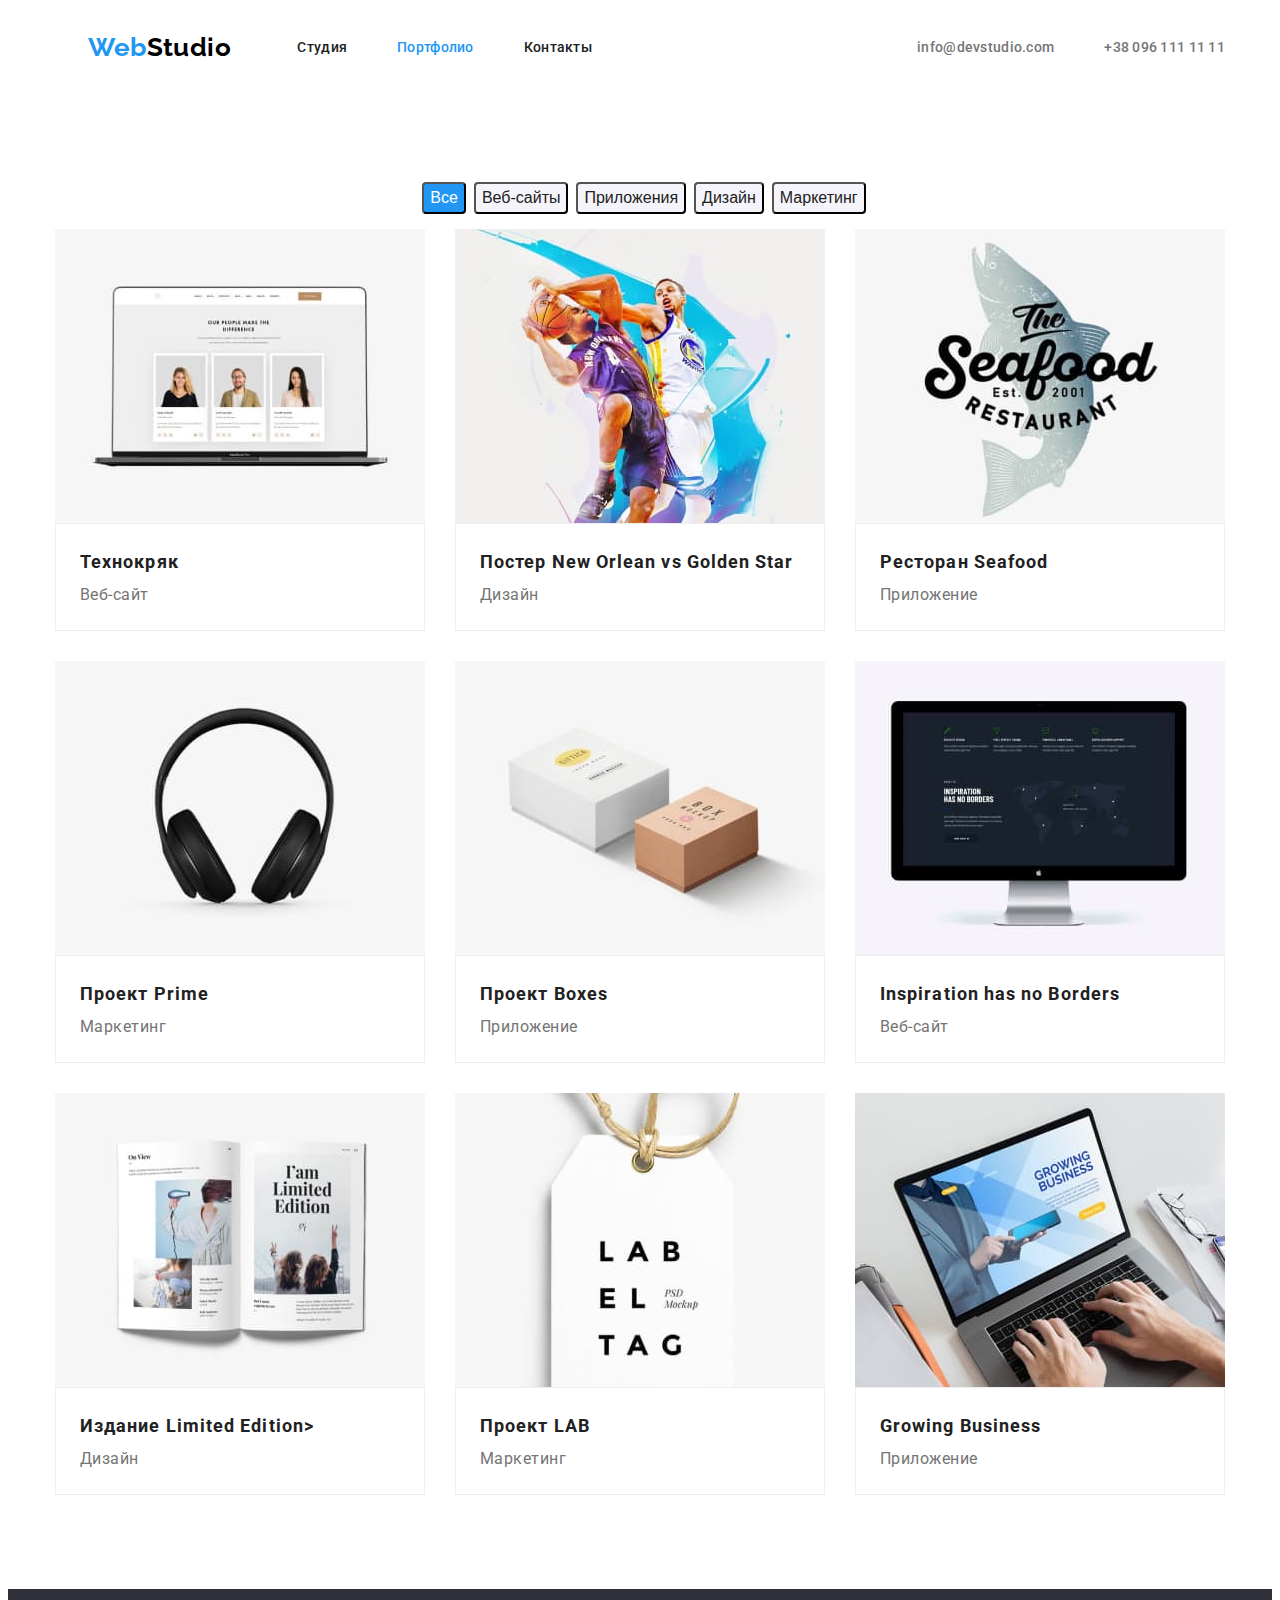
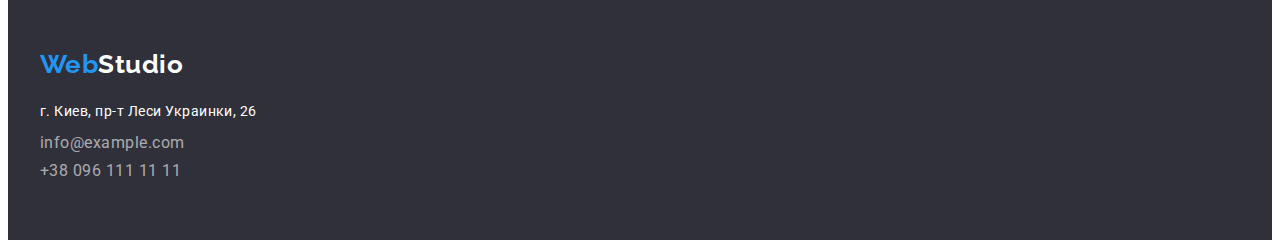
==== commit dfe14ecf: "Document checking completed" ====
--- a/portfolio.html
+++ b/portfolio.html
@@ -198,7 +198,7 @@
 </main>
     <!-- Футер -->
     <footer class="footer">
-        <section class="footer-container">
+        <div class="footer-section">
             <div class="invert-logo">
                 <a href="" class="logo" lang="en"><span class="logo-web">Web</span>Studio</a>
             </div>
@@ -209,7 +209,7 @@
                 <div class="link-mail"><a href="email:info@example.com" class="link list">info@example.com</a> <br></div>
                 <div class="link-tel"> <a href="tel:+380961111111" class="link  list">+38 096 111 11 11</a></div>
             </address>
-        </section>
+        </div>
     </footer>
 </body>
 </html>--- a/css/styles.css
+++ b/css/styles.css
@@ -321,7 +321,7 @@
   color: #ffffff;
 }
 
-.footer-container > .invert-logo {
+.footer-section > .invert-logo {
   padding-top: 60px;
   padding-bottom: 20px;
 }
@@ -340,17 +340,17 @@
 .link-tel {
   padding-bottom: 60px;
 }
-.footer-container .link {
+.footer-section .link {
   color: rgba(255, 255, 255, 0.6);
   font-style: normal;
 }
-.footer-container {
+.footer-section {
   margin-left: auto;
   margin-right: auto;
   width: 1200px;
   padding-left: 15px;
   padding-right: 15px;
-  outline: 2px solid tomato;
+  /* outline: 2px solid tomato; */
 }
 
 /*========стили для портфолио========*/
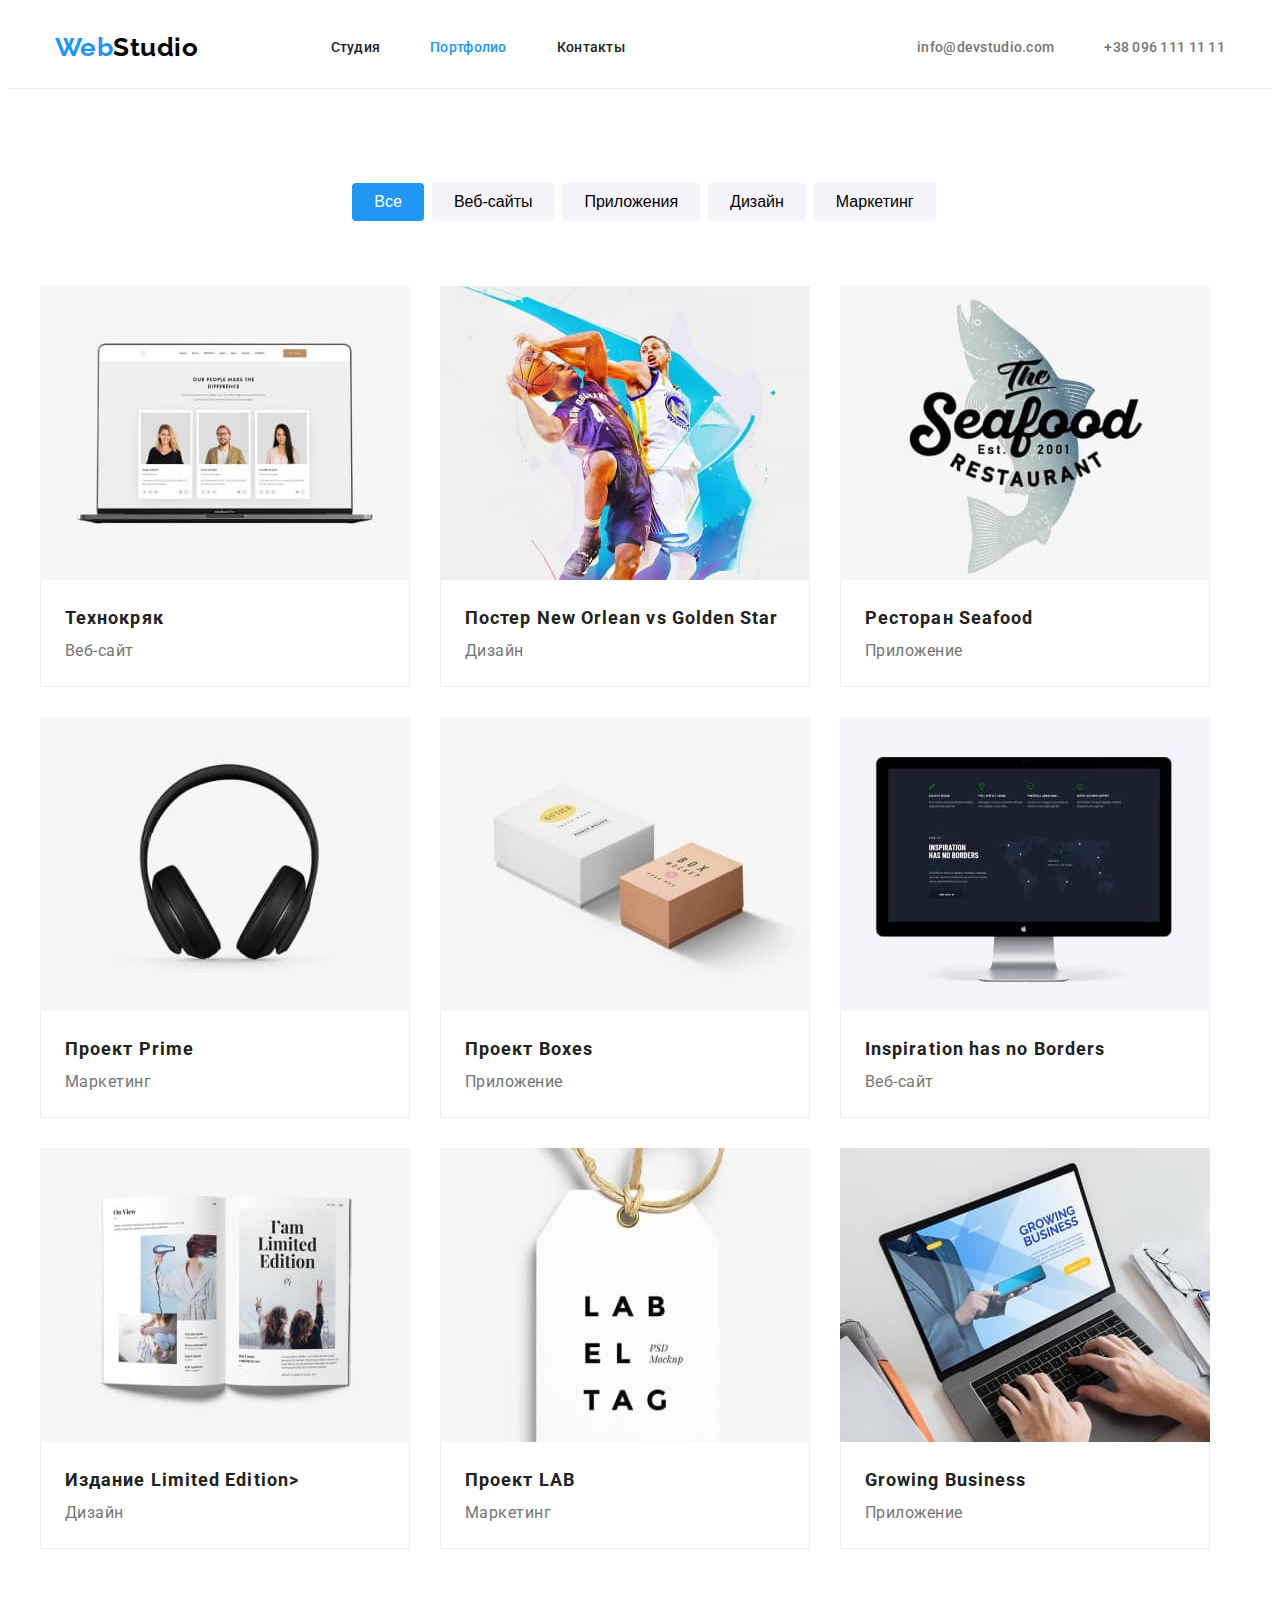
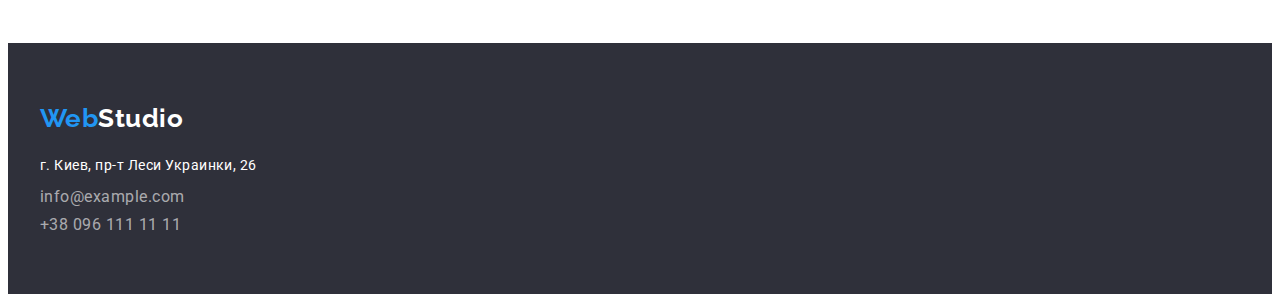
==== commit d85019ae: "правки від ментора" ====
--- a/portfolio.html
+++ b/portfolio.html
@@ -15,22 +15,24 @@
 </head>
 <body>
     <!-- Шапка сайта -->
-    <header class="container page-header">
-    
-        <nav class="container main-nav">
-            <a href="" class="logo" lang="en"><span class="logo-web">Web</span>Studio</a>
-            <ul class="site-nav list">
-                <li class="nav-item"><a href="./index.html" class="link">Студия</a></li>
-                <li class="nav-item"><a href="#" class="link current">Портфолио</a></li>
-                <li class="nav-item"><a href="" class="link">Контакты</a></li>
-            </ul>
-        </nav>
-        <div class="container">
-            <ul class="contact list">
-                <li class="nav-item"><a href="email:info@devstudio.com"
-                        class="link auth-nav-email list">info@devstudio.com</a></li>
-                <li class="nav-item"><a href="tel:+380961111111" class="link auth-nav-tel list">+38 096 111 11 11</a></li>
-            </ul>
+    <header class="header">
+        <div class="container page-header">
+            <nav class="container main-nav">
+                <a href="" class="logo" lang="en"><span class="logo-web">Web</span>Studio</a>
+                <ul class="site-nav list">
+                    <li class="nav-item"><a href="./index.html" class="link ">Студия</a></li>
+                    <li class="nav-item"><a href="" class="link current">Портфолио</a></li>
+                    <li class="nav-item"><a href="" class="link">Контакты</a></li>
+                </ul>
+            </nav>
+            <div class="container contact">
+                <ul class="contact list">
+                    <li class="nav-item"><a href="email:info@devstudio.com"
+                            class="link auth-nav-email list">info@devstudio.com</a></li>
+                    <li class="nav-item"><a href="tel:+380961111111" class="link auth-nav-tel list">+38 096 111 11 11</a>
+                    </li>
+                </ul>
+            </div>
         </div>
     </header>
 
--- a/css/styles.css
+++ b/css/styles.css
@@ -74,6 +74,9 @@
   margin: 0;
 }
 /*========site nav========*/
+.header {
+  border-bottom: 1px solid #ececec;
+}
 
 .page-header {
   display: flex;
@@ -84,7 +87,7 @@
 .main-nav {
   display: flex;
   align-items: center;
-  justify-content: space-around;
+  justify-content: space-between;
 }
 
 .nav-item .link {
@@ -165,8 +168,9 @@
   color: #ffffff;
   background: #2f303a;
   padding-bottom: 30px;
-  padding-right: 437px;
-  padding-left: 467px;
+  max-width: 696px;
+  margin-left: auto;
+  margin-right: auto;
 }
 
 .button.current {
@@ -238,7 +242,7 @@
 }
 
 .feature > .feature-item {
-  outline: 1px solid teal;
+  /* outline: 1px solid teal; */
   flex-basis: calc(100% / 4 - var(--flex-gap));
   margin-left: var(--flex-gap);
 }
@@ -292,6 +296,9 @@
   /* outline: 1px solid teal; */
   margin-left: var(--flex-gap);
   margin-top: var(--flex-gap);
+  box-shadow: 0px 1px 3px rgba(0, 0, 0, 0.12), 0px 1px 1px rgba(0, 0, 0, 0.14),
+    0px 2px 1px rgba(0, 0, 0, 0.2);
+  border-radius: 0px 0px 4px 4px;
 }
 
 .team-title {
@@ -322,7 +329,6 @@
 }
 
 .footer-section > .invert-logo {
-  padding-top: 60px;
   padding-bottom: 20px;
 }
 
@@ -335,11 +341,9 @@
   padding-bottom: 9px;
 }
 .link-mail {
-  padding-bottom: 9px;
-}
-.link-tel {
-  padding-bottom: 60px;
-}
+  margin-bottom: 9px;
+}
+
 .footer-section .link {
   color: rgba(255, 255, 255, 0.6);
   font-style: normal;
@@ -350,6 +354,8 @@
   width: 1200px;
   padding-left: 15px;
   padding-right: 15px;
+  padding-top: 60px;
+  padding-bottom: 60px;
   /* outline: 2px solid tomato; */
 }
 
@@ -362,6 +368,7 @@
   /* identical to box height, or 162% */
   text-align: center;
 }
+
 .title-portfolio {
   font-weight: 700;
   font-size: 18px;
@@ -389,7 +396,7 @@
 
 .filters {
   padding: 0;
-  margin: 0;
+  margin-bottom: 50px;
   list-style: none;
   display: flex;
   justify-content: center;
@@ -398,11 +405,11 @@
 
 .filters > .filters-item {
   flex-basis: 5;
-  margin-left: var(--filters-gap);
+  margin-left: 8px;
 }
 
 .button-filter {
-  color: var(--title-text-color);
+  /* color: var(--title-text-color); */
   background-color: #f5f4fa;
   font-weight: 500;
   font-size: 16px;
@@ -413,6 +420,12 @@
   /* letter-spacing: 0.03em; */
   cursor: pointer;
   border-radius: 4px;
+  border: 0px;
+  padding: 6px 22px;
+  padding-top: 6px;
+  padding-right: 22px;
+  padding-bottom: 6px;
+  padding-left: 22px;
 }
 
 .button-filter:hover,
@@ -433,22 +446,23 @@
   /* calc(-1 * var(--flex-gap)) */
 }
 
-.container-filters > .container {
+.container-filters {
   padding-bottom: 94px;
   padding-top: 94px;
   /* background-color: blueviolet; */
 }
 .portfolio > .portfolio-item {
-  flex-basis: calc(100% / 3 - var(--flex-gap));
-  /* width: 380px; */
+  flex-basis: 370px;
+  /* min-width: 370px; */
   margin: 15px;
   /* margin-right: var(--flex-gap);
   margin-bottom: var(--flex-gap); */
 }
 
 .card > .card-content {
-  border-bottom: var(--primary-text-color);
-  border: 1px solid #eeeeee;
+  border-bottom: 1px solid rgba(238, 238, 238, 1);
+  border-right: 1px solid rgba(238, 238, 238, 1);
+  border-left: 1px solid rgba(238, 238, 238, 1);
   padding-top: 20px;
   padding-left: 24px;
   padding-bottom: 20px;
@@ -458,6 +472,9 @@
 .portfolio-item:nth-child(3n) {
   margin-right: 0;
 }
+.portfolio-item:nth-child(3n + 1) {
+  margin-left: 0;
+}
 .portfolio-item:nth-last-child(-n + 3) {
   margin-bottom: 0;
 }
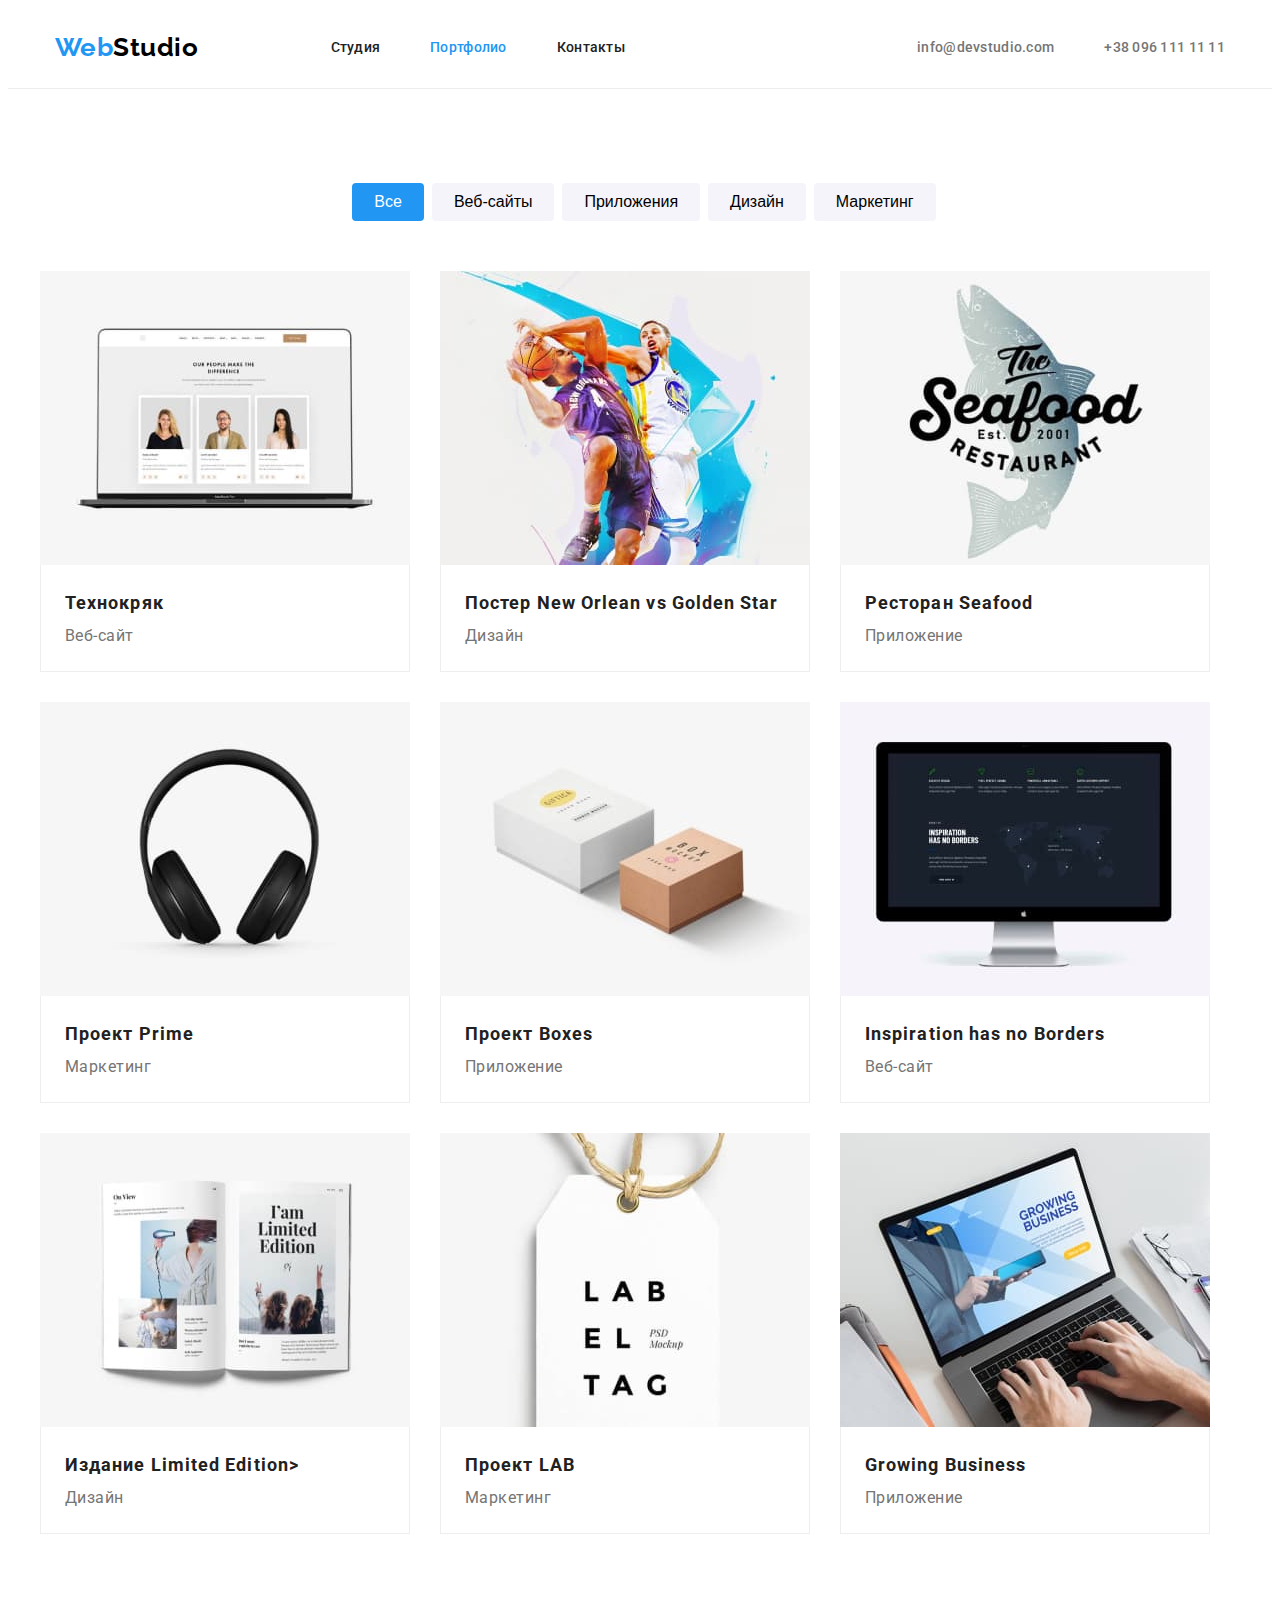
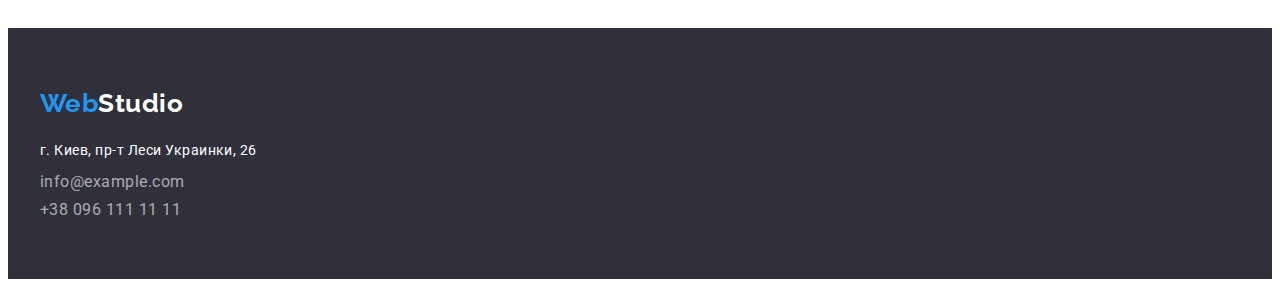
==== commit d8642530: "correct" ====
--- a/portfolio.html
+++ b/portfolio.html
@@ -200,7 +200,7 @@
 </main>
     <!-- Футер -->
     <footer class="footer">
-        <div class="footer-section">
+        <div class="container">
             <div class="invert-logo">
                 <a href="" class="logo" lang="en"><span class="logo-web">Web</span>Studio</a>
             </div>
--- a/css/styles.css
+++ b/css/styles.css
@@ -203,7 +203,7 @@
 .section-feature {
   /* background-color: aqua; */
   padding-top: 94px;
-  padding-bottom: 47px;
+ 
 }
 
 .visually-hidden {
@@ -250,7 +250,7 @@
 /*========Чем мы занимаемся========*/
 .section-works {
   /* background-color: aqua; */
-  padding-top: 47px;
+  padding-top: 94px;
   padding-bottom: 94px;
 }
 .section-title {
@@ -279,7 +279,7 @@
 
 /*========Team========*/
 .section-team {
-  background-color: #e5e5e5;
+  background-color: #F5F4FA;
   padding-top: 94px;
   padding-bottom: 94px;
 }
@@ -321,15 +321,17 @@
 
 /*========Footer========*/
 .footer {
-  background: var(--background-origin);
+background: var(--background-origin);
+padding-top: 60px;
+padding-bottom: 60px;
 }
 
 .invert-logo .logo {
   color: #ffffff;
 }
 
-.footer-section > .invert-logo {
-  padding-bottom: 20px;
+ .invert-logo {
+  margin-bottom: 20px;
 }
 
 .adress {
@@ -338,26 +340,18 @@
   font-style: normal;
   line-height: 1.71;
   /* or 171% */
-  padding-bottom: 9px;
+  margin-bottom: 9px;
 }
 .link-mail {
   margin-bottom: 9px;
 }
 
-.footer-section .link {
+.footer .link {
   color: rgba(255, 255, 255, 0.6);
   font-style: normal;
 }
-.footer-section {
-  margin-left: auto;
-  margin-right: auto;
-  width: 1200px;
-  padding-left: 15px;
-  padding-right: 15px;
-  padding-top: 60px;
-  padding-bottom: 60px;
-  /* outline: 2px solid tomato; */
-}
+
+
 
 /*========стили для портфолио========*/
 /*======== FILTERS ========*/
@@ -434,29 +428,25 @@
   background-color: var(--accent-color);
 }
 
-.portfolio {
-  padding: 0;
-  margin: 0;
-  list-style: none;
-
-  display: flex;
-  flex-wrap: wrap;
-
-  margin: -15;
-  /* calc(-1 * var(--flex-gap)) */
-}
-
 .container-filters {
   padding-bottom: 94px;
   padding-top: 94px;
   /* background-color: blueviolet; */
 }
-.portfolio > .portfolio-item {
-  flex-basis: 370px;
-  /* min-width: 370px; */
-  margin: 15px;
-  /* margin-right: var(--flex-gap);
-  margin-bottom: var(--flex-gap); */
+
+.portfolio {
+  list-style: none;
+  display: flex;
+  flex-wrap: wrap;
+  margin-left: -30px;
+  margin-top: -30px;
+  /* calc(-1 * var(--flex-gap)) */
+}
+
+.portfolio-item {
+  flex-basis: calc(100% / 3-30px);
+  margin-left: 30px;
+  margin-top: 30px;
 }
 
 .card > .card-content {
@@ -472,8 +462,7 @@
 .portfolio-item:nth-child(3n) {
   margin-right: 0;
 }
-.portfolio-item:nth-child(3n + 1) {
-  margin-left: 0;
+
 }
 .portfolio-item:nth-last-child(-n + 3) {
   margin-bottom: 0;
